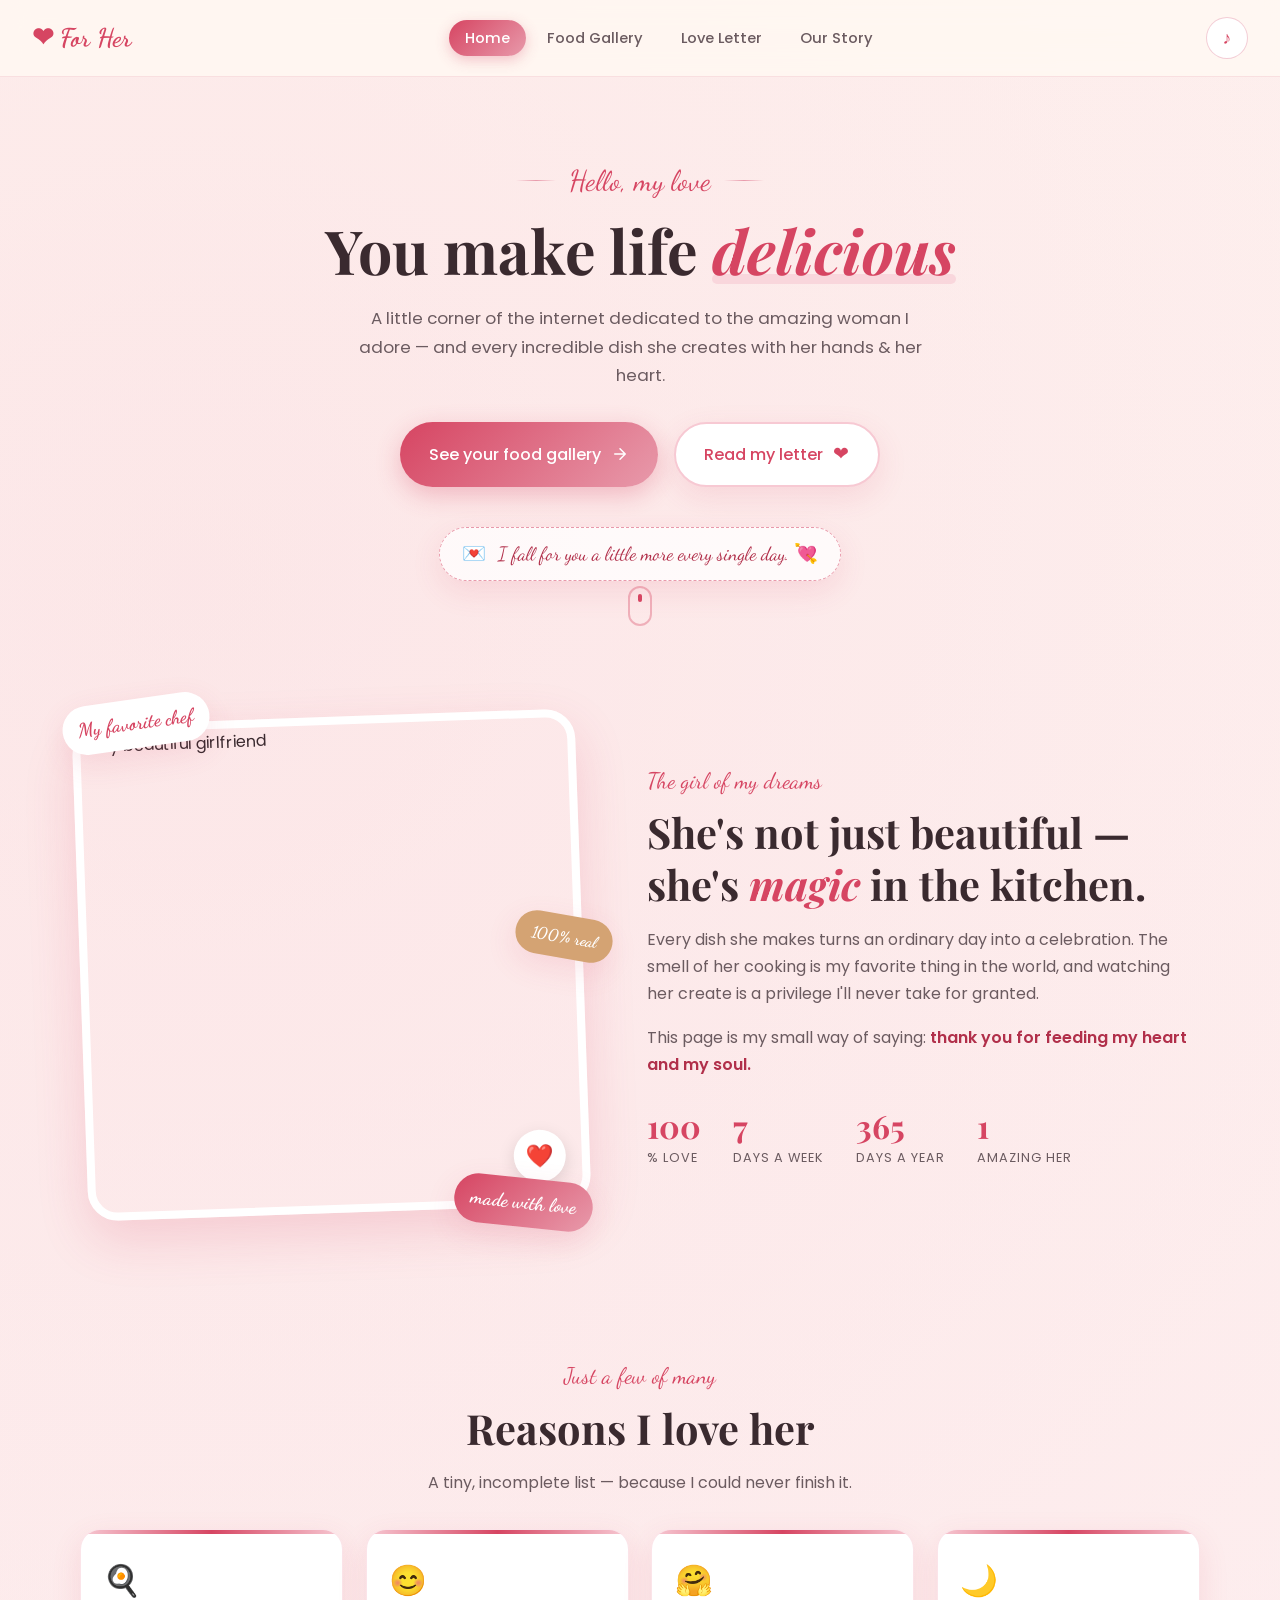
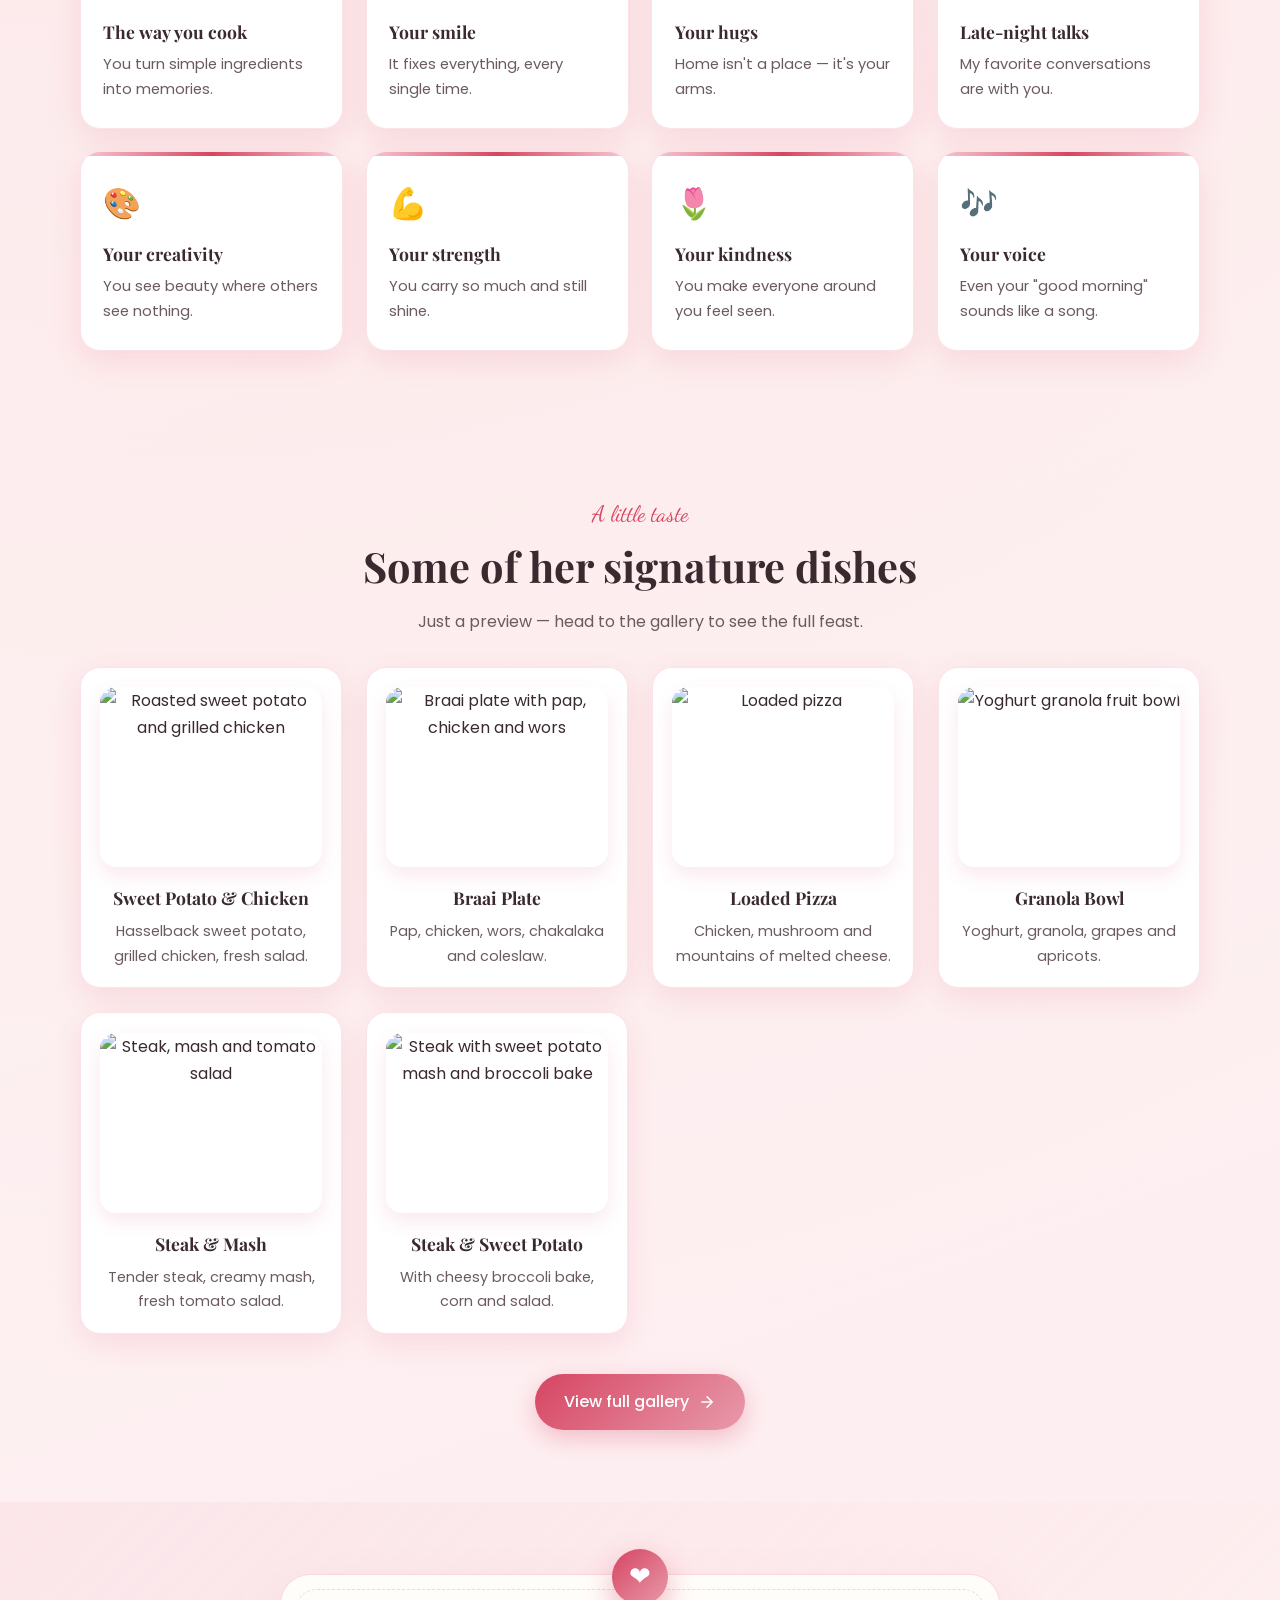
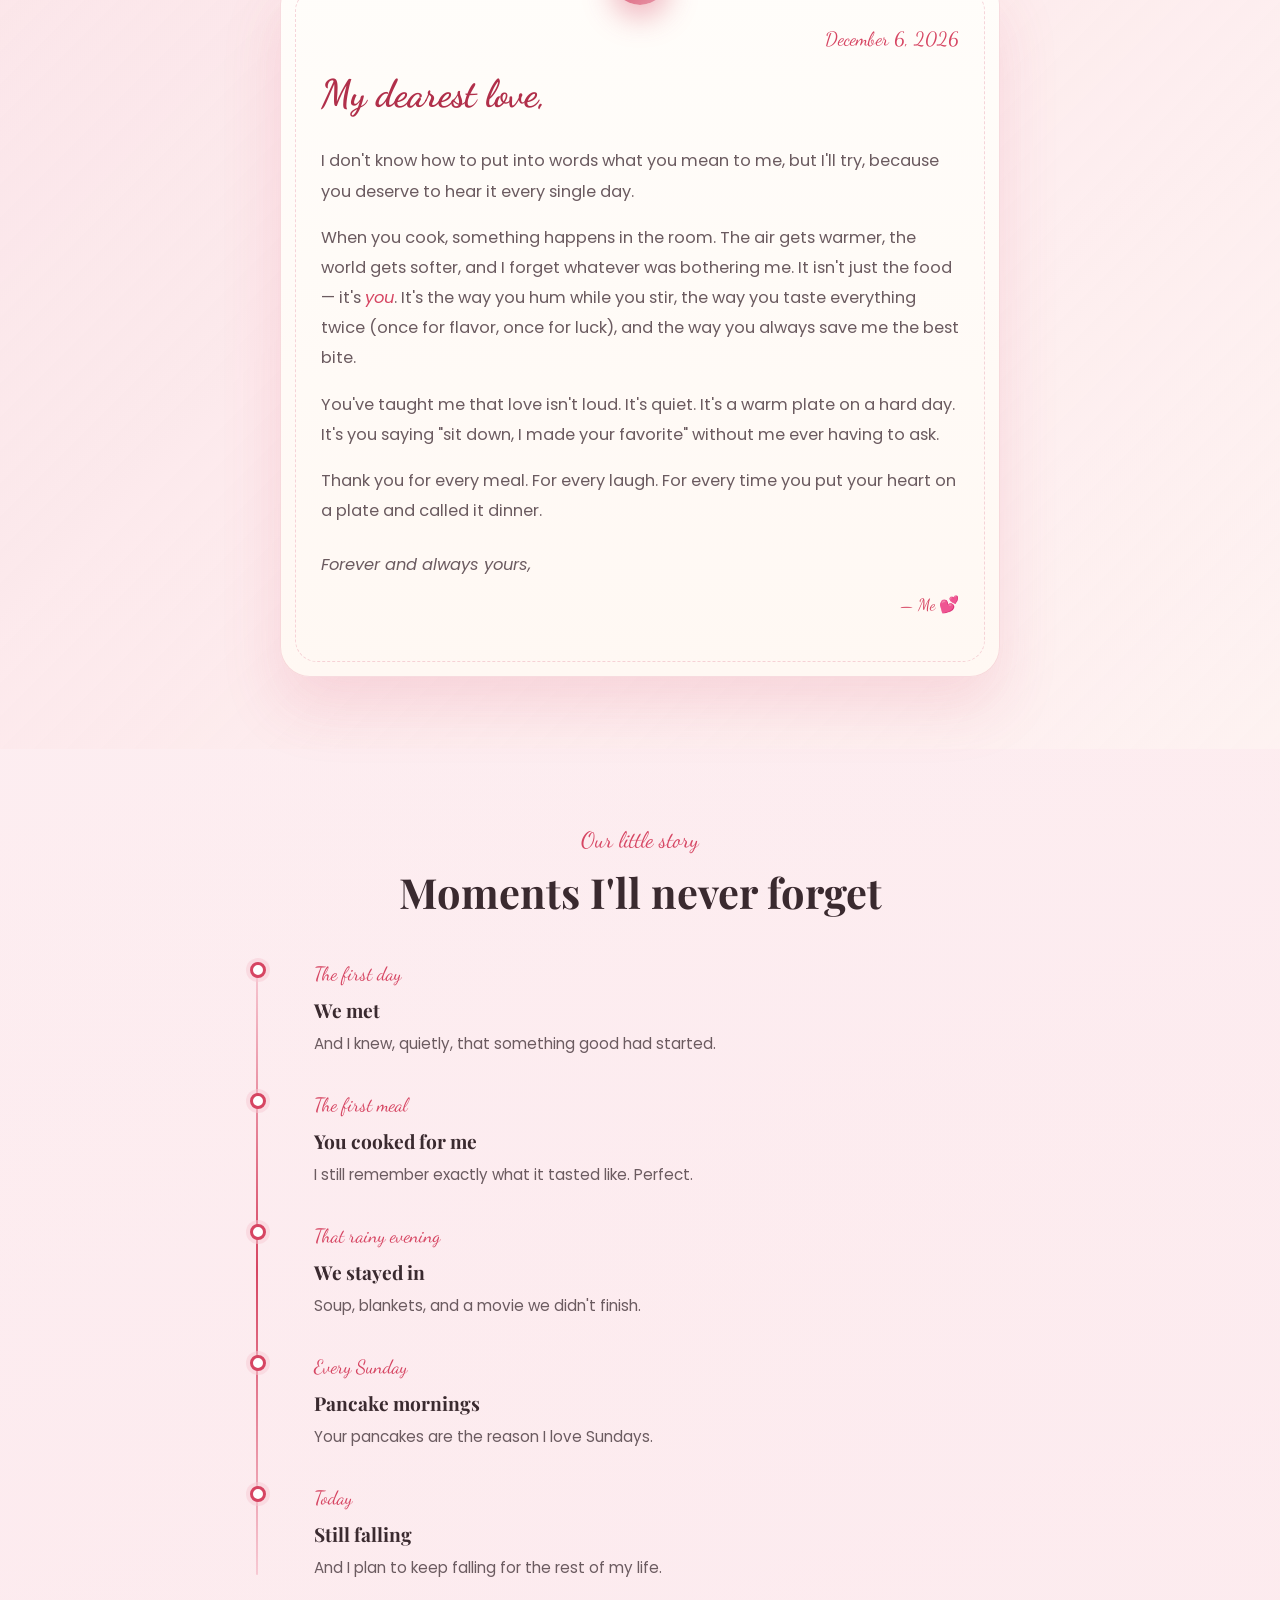
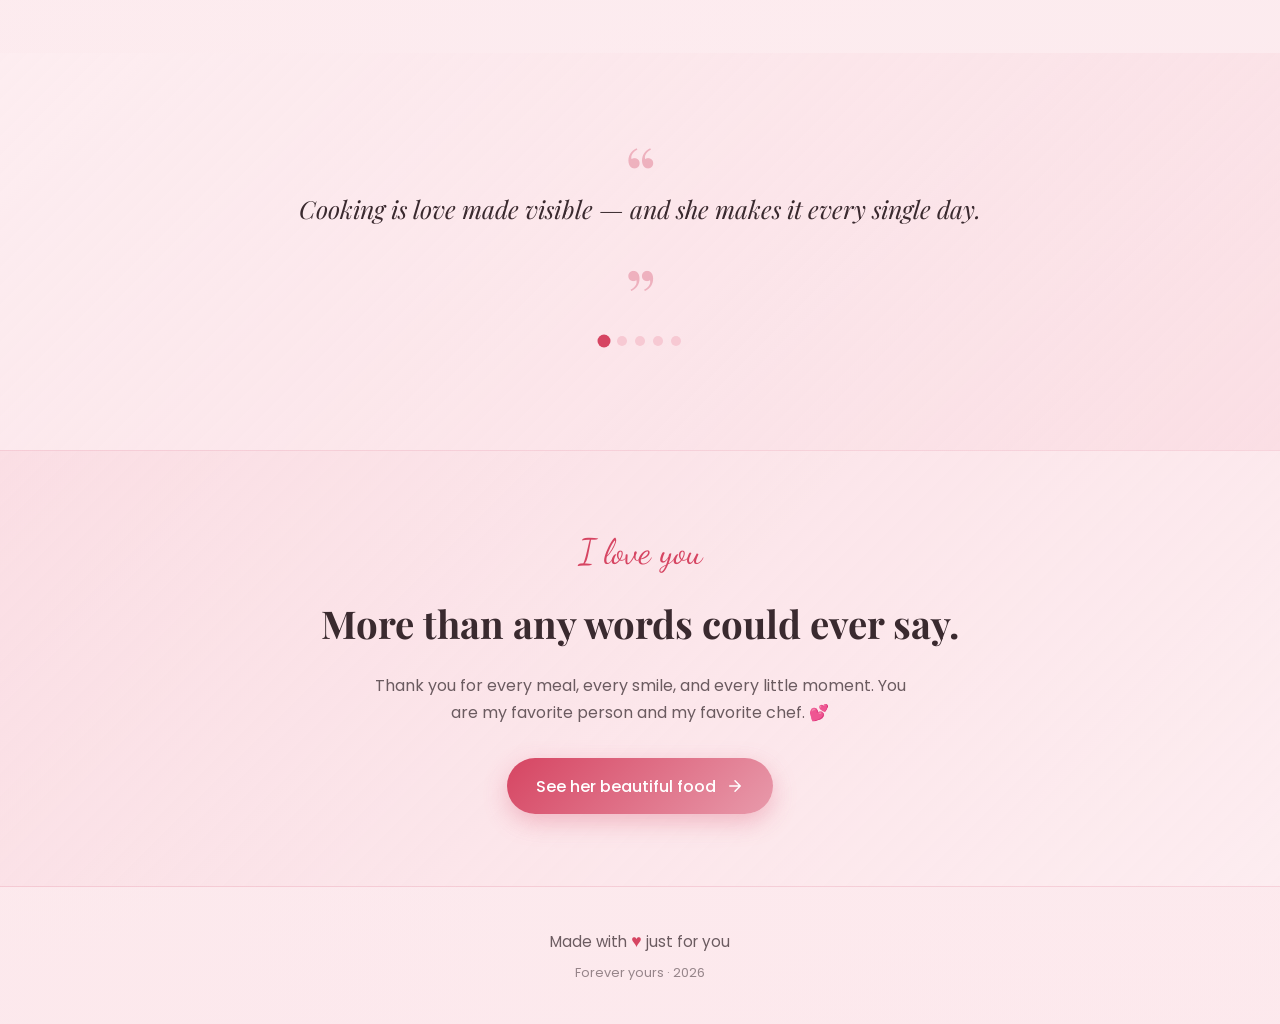
==== index.html @ c2200d1d "Add files via upload" ====
<!DOCTYPE html>
<html lang="en">
<head>
  <meta charset="UTF-8">
  <meta name="viewport" content="width=device-width, initial-scale=1.0">
  <title>For You, My Love 💕 · Home</title>
  <meta name="description" content="A love letter to the woman who makes every meal magical.">

  <link rel="preconnect" href="https://fonts.googleapis.com">
  <link rel="preconnect" href="https://fonts.gstatic.com" crossorigin>
  <link href="https://fonts.googleapis.com/css2?family=Dancing+Script:wght@500;600;700&family=Playfair+Display:ital,wght@0,500;0,600;0,700;1,500;1,600&family=Poppins:wght@300;400;500;600;700&display=swap" rel="stylesheet">

  <link rel="stylesheet" href="style.css">
</head>
<body>

  <div class="hearts-bg" id="heartsBg"></div>

  <!-- NAVBAR -->
  <nav class="navbar">
    <a href="index.html" class="nav-logo">
      <span class="logo-heart">❤</span> For Her
    </a>
    <ul class="nav-links">
      <li><a href="index.html" class="active">Home</a></li>
      <li><a href="gallery.html">Food Gallery</a></li>
      <li><a href="#letter">Love Letter</a></li>
      <li><a href="#timeline">Our Story</a></li>
    </ul>
    <button class="nav-music" id="musicToggle" aria-label="Play music" title="Play a soft melody">
      <span class="music-icon">♪</span>
    </button>
  </nav>

  <!-- HERO -->
  <header class="hero">
    <div class="hero-inner">
      <p class="hero-hello">
        <span class="hello-line"></span>
        Hello, my love
        <span class="hello-line"></span>
      </p>
      <h1 class="hero-title">
        You make life <span class="accent">delicious</span>
      </h1>
      <p class="hero-sub">
        A little corner of the internet dedicated to the amazing woman I adore —
        and every incredible dish she creates with her hands &amp; her heart.
      </p>

      <div class="hero-buttons">
        <a href="gallery.html" class="hero-btn">
          <span>See your food gallery</span>
          <svg viewBox="0 0 24 24" width="18" height="18" fill="none" stroke="currentColor" stroke-width="2" stroke-linecap="round" stroke-linejoin="round"><path d="M5 12h14M12 5l7 7-7 7"/></svg>
        </a>
        <a href="#letter" class="hero-btn hero-btn-ghost">
          <span>Read my letter</span>
          <span class="btn-heart">❤</span>
        </a>
      </div>

      <div class="daily-note" id="dailyNote">
        <span class="daily-note-icon">💌</span>
        <span class="daily-note-text">Loading a little love note for you…</span>
      </div>
    </div>

    <div class="hero-scroll">
      <span></span>
    </div>
  </header>

  <main class="main">

    <!-- ABOUT / PHOTO -->
    <section class="section about" id="about">
      <div class="section-inner about-grid">

        <div class="about-photo-wrap">
          <div class="photo-frame">
            <!-- 👇 Replace with HER photo 👇 -->
            <img
              src="images/love.jpeg"
              alt="My beautiful girlfriend"
              class="about-photo"
              loading="lazy"
            >
            <div class="photo-badge">❤️</div>
          </div>
          <div class="sticker sticker-1">My favorite chef</div>
          <div class="sticker sticker-2">made with love</div>
          <div class="sticker sticker-3">100% real</div>
        </div>

        <div class="about-text">
          <span class="section-tag">The girl of my dreams</span>
          <h2 class="section-title">
            She's not just beautiful —<br>
            she's <em>magic</em> in the kitchen.
          </h2>
          <p>
            Every dish she makes turns an ordinary day into a celebration.
            The smell of her cooking is my favorite thing in the world,
            and watching her create is a privilege I'll never take for granted.
          </p>
          <p>
            This page is my small way of saying:
            <strong>thank you for feeding my heart and my soul.</strong>
          </p>

          <div class="about-stats">
            <div class="stat">
              <span class="stat-num" data-count="100">0</span>
              <span class="stat-label">% love</span>
            </div>
            <div class="stat">
              <span class="stat-num" data-count="7">0</span>
              <span class="stat-label">days a week</span>
            </div>
            <div class="stat">
              <span class="stat-num" data-count="365">0</span>
              <span class="stat-label">days a year</span>
            </div>
            <div class="stat">
              <span class="stat-num" data-count="1">0</span>
              <span class="stat-label">amazing her</span>
            </div>
          </div>
        </div>

      </div>
    </section>

    <!-- REASONS -->
    <section class="section reasons" id="reasons">
      <div class="section-inner">
        <div class="section-head center">
          <span class="section-tag">Just a few of many</span>
          <h2 class="section-title">Reasons I love her</h2>
          <p class="section-desc">
            A tiny, incomplete list — because I could never finish it.
          </p>
        </div>

        <div class="reason-grid" id="reasonGrid"></div>
      </div>
    </section>

    <!-- RECIPE PREVIEW (uses her real photos) -->
    <section class="section preview-recipes">
      <div class="section-inner">
        <div class="section-head center">
          <span class="section-tag">A little taste</span>
          <h2 class="section-title">Some of her signature dishes</h2>
          <p class="section-desc">
            Just a preview — head to the gallery to see the full feast.
          </p>
        </div>

        <div class="recipe-grid" id="recipePreview">

          <article class="recipe-card">
            <div class="recipe-photo">
              <img src="images/food1.jpeg" alt="Roasted sweet potato and grilled chicken">
            </div>
            <h3>Sweet Potato &amp; Chicken</h3>
            <p>Hasselback sweet potato, grilled chicken, fresh salad.</p>
          </article>

          <article class="recipe-card">
            <div class="recipe-photo">
              <img src="images/food3.jpeg" alt="Braai plate with pap, chicken and wors">
            </div>
            <h3>Braai Plate</h3>
            <p>Pap, chicken, wors, chakalaka and coleslaw.</p>
          </article>

          <article class="recipe-card">
            <div class="recipe-photo">
              <img src="images/food7.jpeg" alt="Loaded pizza">
            </div>
            <h3>Loaded Pizza</h3>
            <p>Chicken, mushroom and mountains of melted cheese.</p>
          </article>

          <article class="recipe-card">
            <div class="recipe-photo">
              <img src="images/food11.jpeg" alt="Yoghurt granola fruit bowl">
            </div>
            <h3>Granola Bowl</h3>
            <p>Yoghurt, granola, grapes and apricots.</p>
          </article>

          <article class="recipe-card">
            <div class="recipe-photo">
              <img src="images/food15.jpeg" alt="Steak, mash and tomato salad">
            </div>
            <h3>Steak &amp; Mash</h3>
            <p>Tender steak, creamy mash, fresh tomato salad.</p>
          </article>

          <article class="recipe-card">
            <div class="recipe-photo">
              <img src="images/food18.jpeg" alt="Steak with sweet potato mash and broccoli bake">
            </div>
            <h3>Steak &amp; Sweet Potato</h3>
            <p>With cheesy broccoli bake, corn and salad.</p>
          </article>

        </div>

        <div class="preview-cta">
          <a href="gallery.html" class="hero-btn">
            <span>View full gallery</span>
            <svg viewBox="0 0 24 24" width="18" height="18" fill="none" stroke="currentColor" stroke-width="2" stroke-linecap="round" stroke-linejoin="round"><path d="M5 12h14M12 5l7 7-7 7"/></svg>
          </a>
        </div>
      </div>
    </section>

    <!-- LOVE LETTER -->
    <section class="section letter-section" id="letter">
      <div class="section-inner">
        <div class="letter-wrap">
          <div class="letter-paper">
            <div class="letter-top">
              <span class="letter-seal">❤</span>
            </div>
            <p class="letter-date" id="letterDate"></p>
            <h2 class="letter-title">My dearest love,</h2>
            <div class="letter-body">
              <p>
                I don't know how to put into words what you mean to me, but
                I'll try, because you deserve to hear it every single day.
              </p>
              <p>
                When you cook, something happens in the room. The air gets warmer,
                the world gets softer, and I forget whatever was bothering me.
                It isn't just the food — it's <em>you</em>. It's the way you
                hum while you stir, the way you taste everything twice
                (once for flavor, once for luck), and the way you always
                save me the best bite.
              </p>
              <p>
                You've taught me that love isn't loud. It's quiet. It's a warm plate
                on a hard day. It's you saying "sit down, I made your favorite"
                without me ever having to ask.
              </p>
              <p>
                Thank you for every meal. For every laugh. For every time you
                put your heart on a plate and called it dinner.
              </p>
              <p class="letter-signoff">
                Forever and always yours,
              </p>
              <p class="letter-signature">— Me 💕</p>
            </div>
          </div>
        </div>
      </div>
    </section>

    <!-- TIMELINE -->
    <section class="section timeline-section" id="timeline">
      <div class="section-inner">
        <div class="section-head center">
          <span class="section-tag">Our little story</span>
          <h2 class="section-title">Moments I'll never forget</h2>
        </div>

        <div class="timeline" id="timelineEl"></div>
      </div>
    </section>

    <!-- QUOTE SLIDER -->
    <section class="section quote-section">
      <div class="section-inner">
        <div class="quote-box">
          <span class="quote-mark">“</span>
          <p class="quote-text" id="quoteText">Loading…</p>
          <span class="quote-mark quote-mark-end">”</span>
          <div class="quote-dots" id="quoteDots"></div>
        </div>
      </div>
    </section>

    <!-- CLOSING -->
    <section class="section closing">
      <div class="section-inner closing-inner">
        <p class="closing-script">I love you</p>
        <h2 class="closing-title">More than any words could ever say.</h2>
        <p class="closing-text">
          Thank you for every meal, every smile, and every little moment.
          You are my favorite person and my favorite chef. 💕
        </p>
        <a href="gallery.html" class="hero-btn">
          <span>See her beautiful food</span>
          <svg viewBox="0 0 24 24" width="18" height="18" fill="none" stroke="currentColor" stroke-width="2" stroke-linecap="round" stroke-linejoin="round"><path d="M5 12h14M12 5l7 7-7 7"/></svg>
        </a>
      </div>
    </section>
  </main>

  <footer class="footer">
    <div class="footer-inner">
      <p class="footer-main">Made with <span class="footer-heart">♥</span> just for you</p>
      <p class="footer-small">Forever yours · <span id="footerYear"></span></p>
    </div>
  </footer>

  <button class="to-top" id="toTop" aria-label="Back to top">↑</button>

  <script src="script.js"></script>
</body>
</html>
---- style.css ----
/* =========================================================
   For Her — shared stylesheet
   ========================================================= */

* { margin: 0; padding: 0; box-sizing: border-box; }

:root {
  --pink-soft: #fdeef1;
  --pink: #f7c9d3;
  --pink-deep: #e89aab;
  --red: #d64562;
  --red-dark: #b12f4a;
  --cream: #fff8f3;
  --text: #3a2a2f;
  --text-soft: #6b5b60;
  --gold: #d4a373;
  --shadow: 0 10px 30px rgba(214, 69, 98, 0.12);
  --shadow-lg: 0 20px 50px rgba(214, 69, 98, 0.18);
  --radius: 20px;
  --radius-lg: 30px;
  --font-script: 'Dancing Script', cursive;
  --font-serif: 'Playfair Display', serif;
  --font-sans: 'Poppins', sans-serif;
}

html { scroll-behavior: smooth; scroll-padding-top: 90px; }

body {
  font-family: var(--font-sans);
  background:
    radial-gradient(circle at 15% 10%, rgba(247, 201, 211, 0.35), transparent 45%),
    radial-gradient(circle at 85% 90%, rgba(253, 238, 241, 0.6), transparent 50%),
    linear-gradient(160deg, var(--cream) 0%, var(--pink-soft) 60%, #fce4e9 100%);
  color: var(--text);
  line-height: 1.7;
  overflow-x: hidden;
  min-height: 100vh;
  position: relative;
}

img { max-width: 100%; display: block; }
a { color: inherit; }
button { font-family: inherit; }

/* ---------- FLOATING HEARTS ---------- */
.hearts-bg { position: fixed; inset: 0; pointer-events: none; z-index: 0; overflow: hidden; }
.hearts-bg .heart {
  position: absolute; bottom: -50px; opacity: 0.35;
  animation: floatUp linear infinite; will-change: transform;
}
@keyframes floatUp {
  0%   { transform: translateY(0) rotate(0deg); opacity: 0; }
  10%  { opacity: 0.5; }
  90%  { opacity: 0.5; }
  100% { transform: translateY(-110vh) rotate(360deg); opacity: 0; }
}

/* ---------- NAVBAR ---------- */
.navbar {
  position: sticky; top: 0; z-index: 100;
  display: flex; justify-content: space-between; align-items: center;
  gap: 1rem; padding: 1rem 2rem;
  background: rgba(255, 248, 243, 0.85);
  backdrop-filter: blur(14px); -webkit-backdrop-filter: blur(14px);
  border-bottom: 1px solid rgba(232, 154, 171, 0.25);
}
.nav-logo {
  font-family: var(--font-script); font-size: 1.6rem; font-weight: 700;
  color: var(--red); text-decoration: none;
  display: inline-flex; align-items: center; gap: 0.4rem; white-space: nowrap;
}
.logo-heart { animation: pulse 1.8s ease infinite; display: inline-block; }

.nav-links { list-style: none; display: flex; gap: 0.35rem; flex-wrap: wrap; justify-content: center; }
.nav-links a {
  text-decoration: none; color: var(--text-soft); font-weight: 500;
  font-size: 0.92rem; padding: 0.5rem 1rem; border-radius: 50px;
  transition: all 0.3s ease; white-space: nowrap;
}
.nav-links a:hover { color: var(--red); background: rgba(247, 201, 211, 0.45); }
.nav-links a.active {
  color: white; background: linear-gradient(135deg, var(--red), var(--pink-deep));
  box-shadow: 0 4px 14px rgba(214, 69, 98, 0.3);
}

.nav-music {
  width: 42px; height: 42px; border-radius: 50%;
  border: 1px solid rgba(232, 154, 171, 0.5);
  background: white; color: var(--red); font-size: 1.1rem; cursor: pointer;
  display: flex; align-items: center; justify-content: center;
  transition: all 0.3s ease; flex-shrink: 0;
}
.nav-music:hover { background: var(--pink-soft); transform: scale(1.08); }
.nav-music.playing {
  background: linear-gradient(135deg, var(--red), var(--pink-deep));
  color: white; border-color: transparent; animation: pulse 1.6s ease infinite;
}

/* ---------- HERO ---------- */
.hero, .gallery-header {
  position: relative; z-index: 1; padding: 5rem 2rem 4rem; text-align: center;
}
.hero-inner { max-width: 760px; margin: 0 auto; animation: fadeInUp 1s ease both; }
.hero-hello {
  font-family: var(--font-script); font-size: 1.8rem; color: var(--red);
  margin-bottom: 0.6rem; display: inline-flex; align-items: center; gap: 0.8rem;
}
.hello-line {
  display: inline-block; width: 40px; height: 1px;
  background: linear-gradient(90deg, transparent, var(--pink-deep), transparent);
}
.hero-title {
  font-family: var(--font-serif); font-size: clamp(2.2rem, 6vw, 3.8rem);
  font-weight: 700; line-height: 1.15; color: var(--text); margin-bottom: 1.2rem;
}
.hero-title .accent { color: var(--red); font-style: italic; position: relative; }
.hero-title .accent::after {
  content: ''; position: absolute; left: 0; bottom: 6px; width: 100%; height: 10px;
  background: rgba(247, 201, 211, 0.6); border-radius: 10px; z-index: -1;
}
.hero-sub {
  font-size: 1.05rem; color: var(--text-soft);
  max-width: 580px; margin: 0 auto 2rem;
}
.hero-buttons { display: flex; justify-content: center; gap: 1rem; flex-wrap: wrap; }

.hero-btn {
  display: inline-flex; align-items: center; gap: 0.6rem;
  padding: 0.9rem 1.8rem;
  background: linear-gradient(135deg, var(--red), var(--pink-deep));
  color: white; font-weight: 500; font-size: 1rem;
  text-decoration: none; border-radius: 50px; border: none; cursor: pointer;
  box-shadow: 0 8px 24px rgba(214, 69, 98, 0.3);
  transition: transform 0.3s ease, box-shadow 0.3s ease;
}
.hero-btn:hover { transform: translateY(-3px); box-shadow: 0 14px 32px rgba(214, 69, 98, 0.4); }
.hero-btn-ghost {
  background: white; color: var(--red);
  border: 2px solid var(--pink); box-shadow: var(--shadow);
}
.hero-btn-ghost:hover { background: var(--pink-soft); }

.daily-note {
  margin-top: 2.5rem; display: inline-flex; align-items: center; gap: 0.7rem;
  background: rgba(255, 255, 255, 0.75);
  border: 1px dashed var(--pink-deep);
  border-radius: 50px; padding: 0.6rem 1.4rem;
  font-family: var(--font-script); font-size: 1.2rem; color: var(--red-dark);
  box-shadow: var(--shadow); animation: fadeIn 1.4s ease both; max-width: 100%;
}
.daily-note-icon { font-size: 1.2rem; }

.hero-scroll {
  position: absolute; left: 50%; bottom: 1.2rem; transform: translateX(-50%);
  width: 24px; height: 40px; border: 2px solid rgba(214, 69, 98, 0.35);
  border-radius: 20px; display: flex; justify-content: center; padding-top: 6px;
}
.hero-scroll span {
  width: 4px; height: 8px; border-radius: 4px; background: var(--red);
  animation: scrollDot 1.8s ease infinite;
}
@keyframes scrollDot {
  0%, 100% { transform: translateY(0); opacity: 1; }
  50% { transform: translateY(10px); opacity: 0.4; }
}

/* ---------- SECTIONS ---------- */
.main { position: relative; z-index: 1; }
.section { padding: 4.5rem 2rem; }
.section-inner { max-width: 1120px; margin: 0 auto; }
.section-head.center { text-align: center; }
.section-head.center .section-desc { margin-left: auto; margin-right: auto; }

.section-tag {
  display: inline-block; font-family: var(--font-script);
  font-size: 1.4rem; color: var(--red); margin-bottom: 0.4rem;
}
.section-title {
  font-family: var(--font-serif); font-size: clamp(1.7rem, 4vw, 2.6rem);
  font-weight: 700; line-height: 1.25; color: var(--text); margin-bottom: 1rem;
}
.section-title em { color: var(--red); font-style: italic; }
.section-desc {
  color: var(--text-soft); font-size: 1rem;
  max-width: 580px; margin-bottom: 2rem;
}

/* ---------- ABOUT ---------- */
.about-grid {
  display: grid; grid-template-columns: 1fr 1.1fr;
  gap: 4rem; align-items: center;
}
.about-photo-wrap { position: relative; }
.photo-frame {
  position: relative; border-radius: var(--radius-lg); overflow: hidden;
  box-shadow: var(--shadow-lg); border: 8px solid white;
  transform: rotate(-2deg); transition: transform 0.5s ease;
}
.photo-frame:hover { transform: rotate(0deg) scale(1.02); }
.about-photo { width: 100%; height: 480px; object-fit: cover; }

.photo-badge {
  position: absolute; bottom: 16px; right: 16px;
  width: 52px; height: 52px; background: white; border-radius: 50%;
  display: flex; align-items: center; justify-content: center;
  font-size: 1.4rem; box-shadow: 0 6px 18px rgba(0,0,0,0.12);
  animation: pulse 2s ease infinite;
}

.sticker {
  position: absolute; font-family: var(--font-script); font-size: 1.2rem;
  font-weight: 700; padding: 0.5rem 1rem; border-radius: 50px;
  box-shadow: var(--shadow); white-space: nowrap;
}
.sticker-1 { top: -18px; left: -18px; background: white; color: var(--red); transform: rotate(-8deg); }
.sticker-2 { bottom: -14px; right: -10px; background: linear-gradient(135deg, var(--red), var(--pink-deep)); color: white; transform: rotate(6deg); }
.sticker-3 { top: 40%; right: -30px; background: var(--gold); color: white; transform: rotate(10deg); font-size: 1rem; }

.about-text p { color: var(--text-soft); margin-bottom: 1rem; font-size: 1rem; }
.about-text strong { color: var(--red-dark); font-weight: 600; }

.about-stats { display: flex; gap: 2rem; margin-top: 2rem; flex-wrap: wrap; }
.stat { display: flex; flex-direction: column; }
.stat-num {
  font-family: var(--font-serif); font-size: 2rem;
  font-weight: 700; color: var(--red); line-height: 1;
}
.stat-label {
  font-size: 0.8rem; color: var(--text-soft);
  text-transform: uppercase; letter-spacing: 1px; margin-top: 0.3rem;
}

/* ---------- REASONS ---------- */
.reason-grid {
  display: grid; grid-template-columns: repeat(auto-fit, minmax(240px, 1fr));
  gap: 1.4rem; margin-top: 2rem;
}
.reason-card {
  background: white; border-radius: var(--radius); padding: 1.6rem 1.4rem;
  box-shadow: var(--shadow); border: 1px solid rgba(247, 201, 211, 0.5);
  transition: transform 0.35s ease, box-shadow 0.35s ease;
  position: relative; overflow: hidden;
}
.reason-card::before {
  content: ''; position: absolute; top: 0; left: 0;
  width: 100%; height: 4px;
  background: linear-gradient(90deg, var(--pink), var(--red), var(--pink));
}
.reason-card:hover { transform: translateY(-6px); box-shadow: var(--shadow-lg); }
.reason-emoji { font-size: 1.9rem; margin-bottom: 0.6rem; display: block; }
.reason-card h3 {
  font-family: var(--font-serif); font-size: 1.1rem;
  font-weight: 700; margin-bottom: 0.35rem; color: var(--text);
}
.reason-card p { font-size: 0.92rem; color: var(--text-soft); }

/* ---------- RECIPE PREVIEW ---------- */
.recipe-grid {
  display: grid; grid-template-columns: repeat(auto-fit, minmax(240px, 1fr));
  gap: 1.5rem;
}
.recipe-card {
  background: white; border-radius: var(--radius); padding: 1.2rem;
  text-align: center; box-shadow: var(--shadow);
  transition: transform 0.35s ease, box-shadow 0.35s ease;
  border: 1px solid rgba(247, 201, 211, 0.5); position: relative;
}
.recipe-card:hover { transform: translateY(-6px); box-shadow: var(--shadow-lg); }
.recipe-photo {
  width: 100%; height: 180px; border-radius: 16px; overflow: hidden;
  margin-bottom: 1rem; box-shadow: 0 8px 20px rgba(214, 69, 98, 0.12);
}
.recipe-photo img {
  width: 100%; height: 100%; object-fit: cover;
  transition: transform 0.6s ease; display: block;
}
.recipe-card:hover .recipe-photo img { transform: scale(1.08); }
.recipe-card h3 {
  font-family: var(--font-serif); font-size: 1.1rem;
  font-weight: 700; margin-bottom: 0.4rem; color: var(--text);
}
.recipe-card p { font-size: 0.9rem; color: var(--text-soft); }

.preview-cta { text-align: center; margin-top: 2.5rem; }

/* ---------- LOVE LETTER ---------- */
.letter-section {
  background: linear-gradient(135deg, rgba(247, 201, 211, 0.25), rgba(255, 248, 243, 0.5));
}
.letter-wrap { max-width: 720px; margin: 0 auto; position: relative; }
.letter-paper {
  background: linear-gradient(180deg, #fffdfa 0%, #fff8f3 100%);
  border-radius: var(--radius-lg); padding: 3rem 2.5rem 2.5rem;
  box-shadow: 0 30px 60px rgba(214, 69, 98, 0.15);
  position: relative; border: 1px solid rgba(232, 154, 171, 0.35);
}
.letter-paper::before {
  content: ''; position: absolute; inset: 14px;
  border: 1px dashed rgba(232, 154, 171, 0.4);
  border-radius: 22px; pointer-events: none;
}
.letter-top {
  position: absolute; top: -26px; left: 50%; transform: translateX(-50%);
  width: 56px; height: 56px; border-radius: 50%;
  background: linear-gradient(135deg, var(--red), var(--pink-deep));
  color: white; display: flex; align-items: center; justify-content: center;
  font-size: 1.6rem; box-shadow: 0 12px 30px rgba(214, 69, 98, 0.4);
  animation: pulse 2.2s ease infinite;
}
.letter-seal { line-height: 1; }
.letter-date {
  font-family: var(--font-script); font-size: 1.2rem;
  color: var(--red); text-align: right; margin-bottom: 0.4rem;
}
.letter-title {
  font-family: var(--font-script); font-size: 2.4rem;
  color: var(--red-dark); margin-bottom: 1.2rem;
}
.letter-body p {
  color: var(--text-soft); margin-bottom: 1rem;
  font-size: 1.02rem; line-height: 1.85;
}
.letter-body em { color: var(--red); font-style: italic; }
.letter-signoff { margin-top: 1.5rem; font-style: italic; }
.letter-signature {
  font-family: var(--font-script); font-size: 1.8rem;
  color: var(--red) !important; text-align: right; margin-top: -0.4rem;
}

/* ---------- TIMELINE ---------- */
.timeline {
  position: relative; max-width: 780px; margin: 2.5rem auto 0;
  padding-left: 2rem;
}
.timeline::before {
  content: ''; position: absolute; left: 6px; top: 6px; bottom: 6px;
  width: 2px; background: linear-gradient(180deg, var(--pink), var(--red), var(--pink));
  border-radius: 2px;
}
.timeline-item { position: relative; padding: 0 0 2rem 2rem; }
.timeline-item:last-child { padding-bottom: 0; }
.timeline-dot {
  position: absolute; left: -2rem; top: 4px; width: 16px; height: 16px;
  border-radius: 50%; background: white; border: 3px solid var(--red);
  box-shadow: 0 0 0 4px rgba(247, 201, 211, 0.5);
}
.timeline-date {
  font-family: var(--font-script); font-size: 1.2rem;
  color: var(--red); display: block; margin-bottom: 0.2rem;
}
.timeline-title {
  font-family: var(--font-serif); font-size: 1.2rem;
  font-weight: 700; color: var(--text); margin-bottom: 0.3rem;
}
.timeline-text { color: var(--text-soft); font-size: 0.95rem; }

/* ---------- QUOTE SLIDER ---------- */
.quote-section {
  background: linear-gradient(135deg, rgba(253, 238, 241, 0.7), rgba(247, 201, 211, 0.35));
}
.quote-box {
  max-width: 720px; margin: 0 auto; text-align: center;
  position: relative; padding: 2rem 1rem;
}
.quote-mark {
  font-family: var(--font-serif); font-size: 5rem;
  color: var(--pink-deep); line-height: 0.4;
  display: block; opacity: 0.7;
}
.quote-mark-end { margin-top: 1rem; }
.quote-text {
  font-family: var(--font-serif); font-style: italic;
  font-size: clamp(1.15rem, 2.6vw, 1.55rem);
  color: var(--text); line-height: 1.6;
  transition: opacity 0.5s ease; min-height: 3em;
}
.quote-dots { display: flex; justify-content: center; gap: 0.5rem; margin-top: 1.5rem; }
.quote-dot {
  width: 10px; height: 10px; border-radius: 50%;
  background: var(--pink); border: none; cursor: pointer;
  transition: all 0.3s ease; padding: 0;
}
.quote-dot.active { background: var(--red); transform: scale(1.3); }

/* ---------- GALLERY ---------- */
.gallery-grid {
  display: grid; grid-template-columns: repeat(auto-fit, minmax(280px, 1fr));
  gap: 1.8rem;
}
.gallery-item {
  position: relative; border-radius: var(--radius); overflow: hidden;
  box-shadow: var(--shadow); cursor: pointer; background: white;
  transition: transform 0.4s ease, box-shadow 0.4s ease, opacity 0.4s ease;
}
.gallery-item:hover { transform: translateY(-8px); box-shadow: var(--shadow-lg); }
.gallery-item.hide { display: none; }
.gallery-img-wrap { position: relative; overflow: hidden; }
.gallery-item img {
  width: 100%; height: 260px; object-fit: cover;
  transition: transform 0.6s ease;
}
.gallery-item:hover img { transform: scale(1.08); }

.gallery-tag {
  position: absolute; top: 12px; left: 12px;
  background: rgba(255, 255, 255, 0.9); color: var(--red);
  font-size: 0.72rem; font-weight: 600; text-transform: uppercase;
  letter-spacing: 1px; padding: 0.28rem 0.7rem; border-radius: 50px;
  backdrop-filter: blur(6px);
}
.gallery-zoom {
  position: absolute; bottom: 12px; right: 12px;
  width: 40px; height: 40px; border-radius: 50%;
  background: rgba(255, 255, 255, 0.9);
  display: flex; align-items: center; justify-content: center;
  font-size: 1rem; opacity: 0; transform: scale(0.8);
  transition: all 0.3s ease; backdrop-filter: blur(6px);
}
.gallery-item:hover .gallery-zoom { opacity: 1; transform: scale(1); }

.gallery-item figcaption { padding: 1.2rem 1.4rem; background: white; }
.gallery-item figcaption h3 {
  font-family: var(--font-serif); font-size: 1.1rem;
  font-weight: 700; color: var(--text); margin-bottom: 0.25rem;
}
.gallery-item figcaption p { font-size: 0.88rem; color: var(--text-soft); }

.gallery-filters {
  display: flex; justify-content: center; gap: 0.6rem;
  flex-wrap: wrap; margin-top: 1.5rem;
}
.filter-btn {
  border: 1px solid var(--pink); background: white; color: var(--text-soft);
  padding: 0.5rem 1.2rem; border-radius: 50px; font-size: 0.9rem;
  font-weight: 500; cursor: pointer; transition: all 0.3s ease;
}
.filter-btn:hover { color: var(--red); background: var(--pink-soft); }
.filter-btn.active {
  background: linear-gradient(135deg, var(--red), var(--pink-deep));
  color: white; border-color: transparent;
  box-shadow: 0 6px 18px rgba(214, 69, 98, 0.3);
}
.gallery-count {
  text-align: center; font-family: var(--font-script);
  font-size: 1.4rem; color: var(--red); margin-bottom: 1.5rem;
}
.gallery-empty {
  text-align: center; font-family: var(--font-script);
  font-size: 1.4rem; color: var(--text-soft); padding: 3rem 1rem;
}

/* ---------- LIGHTBOX ---------- */
.lightbox {
  position: fixed; inset: 0; background: rgba(30, 15, 20, 0.94);
  backdrop-filter: blur(8px); display: none;
  align-items: center; justify-content: center; flex-direction: column;
  z-index: 1000; padding: 2rem; animation: fadeIn 0.3s ease;
}
.lightbox.open { display: flex; }
.lightbox-img {
  max-width: 88vw; max-height: 72vh; border-radius: var(--radius);
  box-shadow: 0 30px 80px rgba(0,0,0,0.6); object-fit: contain;
  animation: zoomIn 0.4s ease;
}
@keyframes zoomIn {
  from { transform: scale(0.92); opacity: 0; }
  to { transform: scale(1); opacity: 1; }
}
.lightbox-caption {
  color: white; font-family: var(--font-script);
  font-size: 1.9rem; margin-top: 1.2rem; text-align: center;
}
.lightbox-close {
  position: absolute; top: 1.5rem; right: 1.5rem;
  width: 48px; height: 48px; border-radius: 50%;
  background: rgba(255,255,255,0.15); color: white; border: none;
  font-size: 1.3rem; cursor: pointer;
  display: flex; align-items: center; justify-content: center;
  transition: background 0.3s ease;
}
.lightbox-close:hover { background: var(--red); }
.lightbox-nav {
  position: absolute; top: 50%; transform: translateY(-50%);
  width: 52px; height: 52px; border-radius: 50%;
  background: rgba(255,255,255,0.15); color: white; border: none;
  font-size: 2rem; line-height: 1; cursor: pointer;
  display: flex; align-items: center; justify-content: center;
  transition: background 0.3s ease;
}
.lightbox-nav:hover { background: var(--red); }
.lightbox-prev { left: 1.5rem; }
.lightbox-next { right: 1.5rem; }

/* ---------- SURPRISE ---------- */
.surprise-wrap { text-align: center; margin-top: 3rem; }
.surprise-btn {
  display: inline-flex; align-items: center; gap: 0.6rem;
  padding: 1rem 2rem; background: white; color: var(--red);
  font-weight: 600; font-size: 1rem;
  border: 2px solid var(--pink); border-radius: 50px; cursor: pointer;
  box-shadow: var(--shadow); transition: all 0.3s ease;
}
.surprise-btn:hover {
  background: linear-gradient(135deg, var(--red), var(--pink-deep));
  color: white; border-color: transparent; transform: translateY(-3px);
  box-shadow: 0 14px 32px rgba(214, 69, 98, 0.35);
}
.btn-heart { font-size: 1.2rem; }
.secret-message {
  margin-top: 1.5rem; font-family: var(--font-script);
  font-size: 1.7rem; color: var(--red); min-height: 2rem;
  opacity: 0; transform: translateY(10px);
  transition: opacity 0.6s ease, transform 0.6s ease;
}
.secret-message.show { opacity: 1; transform: translateY(0); }

/* ---------- CLOSING ---------- */
.closing {
  background: linear-gradient(135deg, rgba(247, 201, 211, 0.35), rgba(253, 238, 241, 0.65));
  border-top: 1px solid rgba(232, 154, 171, 0.3);
  border-bottom: 1px solid rgba(232, 154, 171, 0.3);
}
.closing-inner { text-align: center; }
.closing-script {
  font-family: var(--font-script); font-size: 2.2rem;
  color: var(--red); margin-bottom: 0.5rem;
}
.closing-title {
  font-family: var(--font-serif); font-size: clamp(1.6rem, 4vw, 2.4rem);
  font-weight: 700; color: var(--text); margin-bottom: 1rem;
}
.closing-text {
  color: var(--text-soft); max-width: 560px;
  margin: 0 auto 2rem;
}

/* ---------- FOOTER ---------- */
.footer {
  text-align: center; padding: 2.5rem 2rem;
  color: var(--text-soft); font-size: 0.95rem;
  position: relative; z-index: 1;
}
.footer-heart {
  color: var(--red); font-size: 1.1rem;
  animation: pulse 1.6s ease infinite; display: inline-block;
}
.footer-small { font-size: 0.8rem; opacity: 0.7; margin-top: 0.3rem; }

/* ---------- TO TOP ---------- */
.to-top {
  position: fixed; bottom: 1.5rem; right: 1.5rem;
  width: 48px; height: 48px; border-radius: 50%; border: none;
  background: linear-gradient(135deg, var(--red), var(--pink-deep));
  color: white; font-size: 1.3rem; cursor: pointer;
  box-shadow: 0 10px 26px rgba(214, 69, 98, 0.4);
  opacity: 0; pointer-events: none; transform: translateY(20px);
  transition: all 0.4s ease; z-index: 500;
}
.to-top.show { opacity: 1; pointer-events: auto; transform: translateY(0); }
.to-top:hover { transform: translateY(-4px); }

/* ---------- ANIMATIONS ---------- */
@keyframes fadeInUp {
  from { opacity: 0; transform: translateY(30px); }
  to { opacity: 1; transform: translateY(0); }
}
@keyframes fadeIn {
  from { opacity: 0; }
  to { opacity: 1; }
}
@keyframes pulse {
  0%, 100% { transform: scale(1); }
  50% { transform: scale(1.12); }
}
.reveal {
  opacity: 0; transform: translateY(40px);
  transition: opacity 0.8s ease, transform 0.8s ease;
}
.reveal.visible { opacity: 1; transform: translateY(0); }

/* ---------- GALLERY HOVER OVERLAY ---------- */
.gallery-item::after {
  content: ''; position: absolute; inset: 0;
  background: linear-gradient(180deg, transparent 55%, rgba(214, 69, 98, 0.15));
  opacity: 0; transition: opacity 0.4s ease; pointer-events: none;
}
.gallery-item:hover::after { opacity: 1; }

/* ---------- RESPONSIVE ---------- */
@media (max-width: 900px) {
  .about-grid { grid-template-columns: 1fr; gap: 3rem; }
  .about-photo { height: 400px; }
  .sticker-3 { display: none; }
}

@media (max-width: 640px) {
  .navbar { padding: 0.8rem 1rem; flex-wrap: wrap; justify-content: center; }
  .nav-logo { font-size: 1.4rem; }
  .nav-links { order: 3; width: 100%; justify-content: center; }
  .nav-links a { padding: 0.4rem 0.75rem; font-size: 0.82rem; }

  .hero, .gallery-header { padding: 3rem 1.2rem 2.5rem; }
  .section { padding: 3rem 1.2rem; }

  .hello-line { width: 24px; }
  .hero-hello { font-size: 1.5rem; }

  .about-stats { gap: 1.2rem; }
  .stat-num { font-size: 1.6rem; }

  .recipe-grid, .gallery-grid, .reason-grid { grid-template-columns: 1fr; }
  .about-photo { height: 340px; }

  .sticker-1, .sticker-2 { font-size: 1rem; padding: 0.4rem 0.8rem; }
  .sticker-1 { top: -12px; left: -6px; }
  .sticker-2 { bottom: -10px; right: -4px; }

  .letter-paper { padding: 2.5rem 1.5rem 2rem; }
  .letter-title { font-size: 1.9rem; }

  .timeline { padding-left: 1.5rem; }
  .timeline-item { padding-left: 1.5rem; }

  .lightbox-nav { width: 42px; height: 42px; font-size: 1.6rem; }
  .lightbox-prev { left: 0.5rem; }
  .lightbox-next { right: 0.5rem; }
  .lightbox-caption { font-size: 1.4rem; }
}
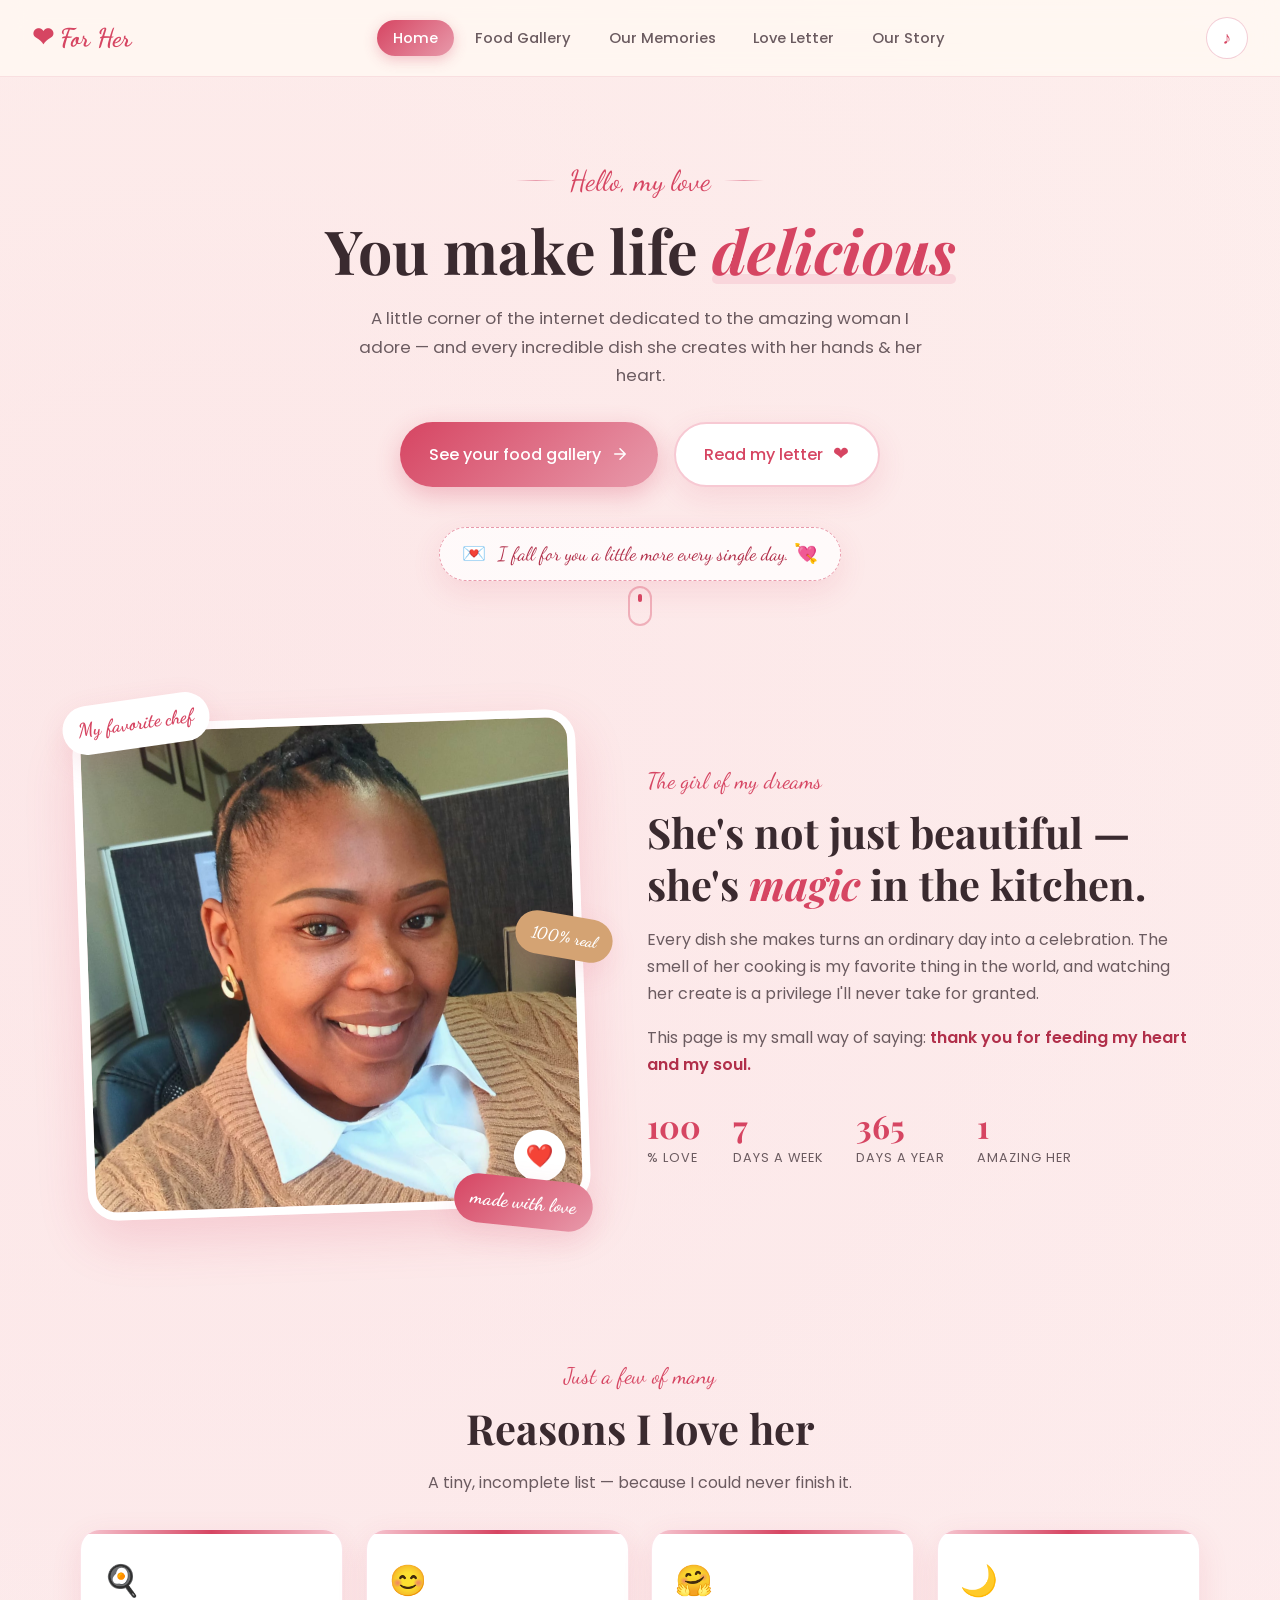
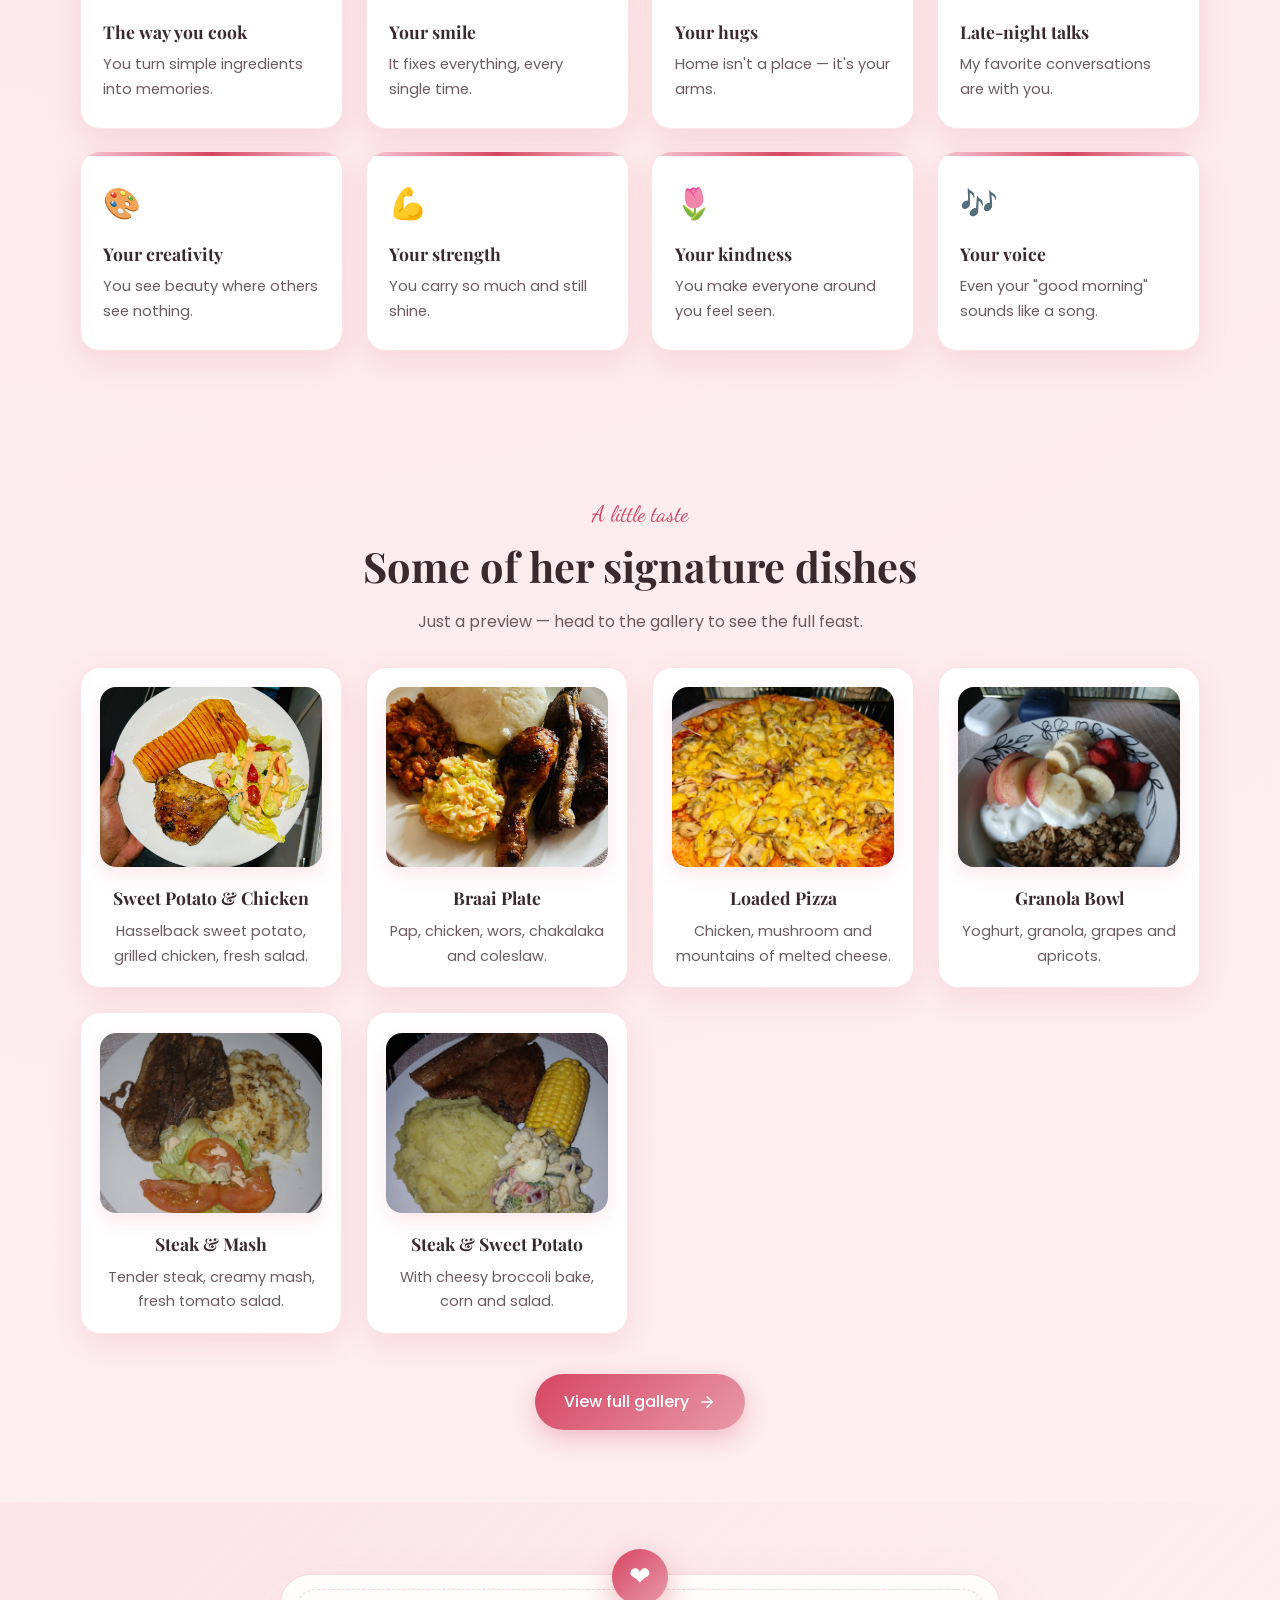
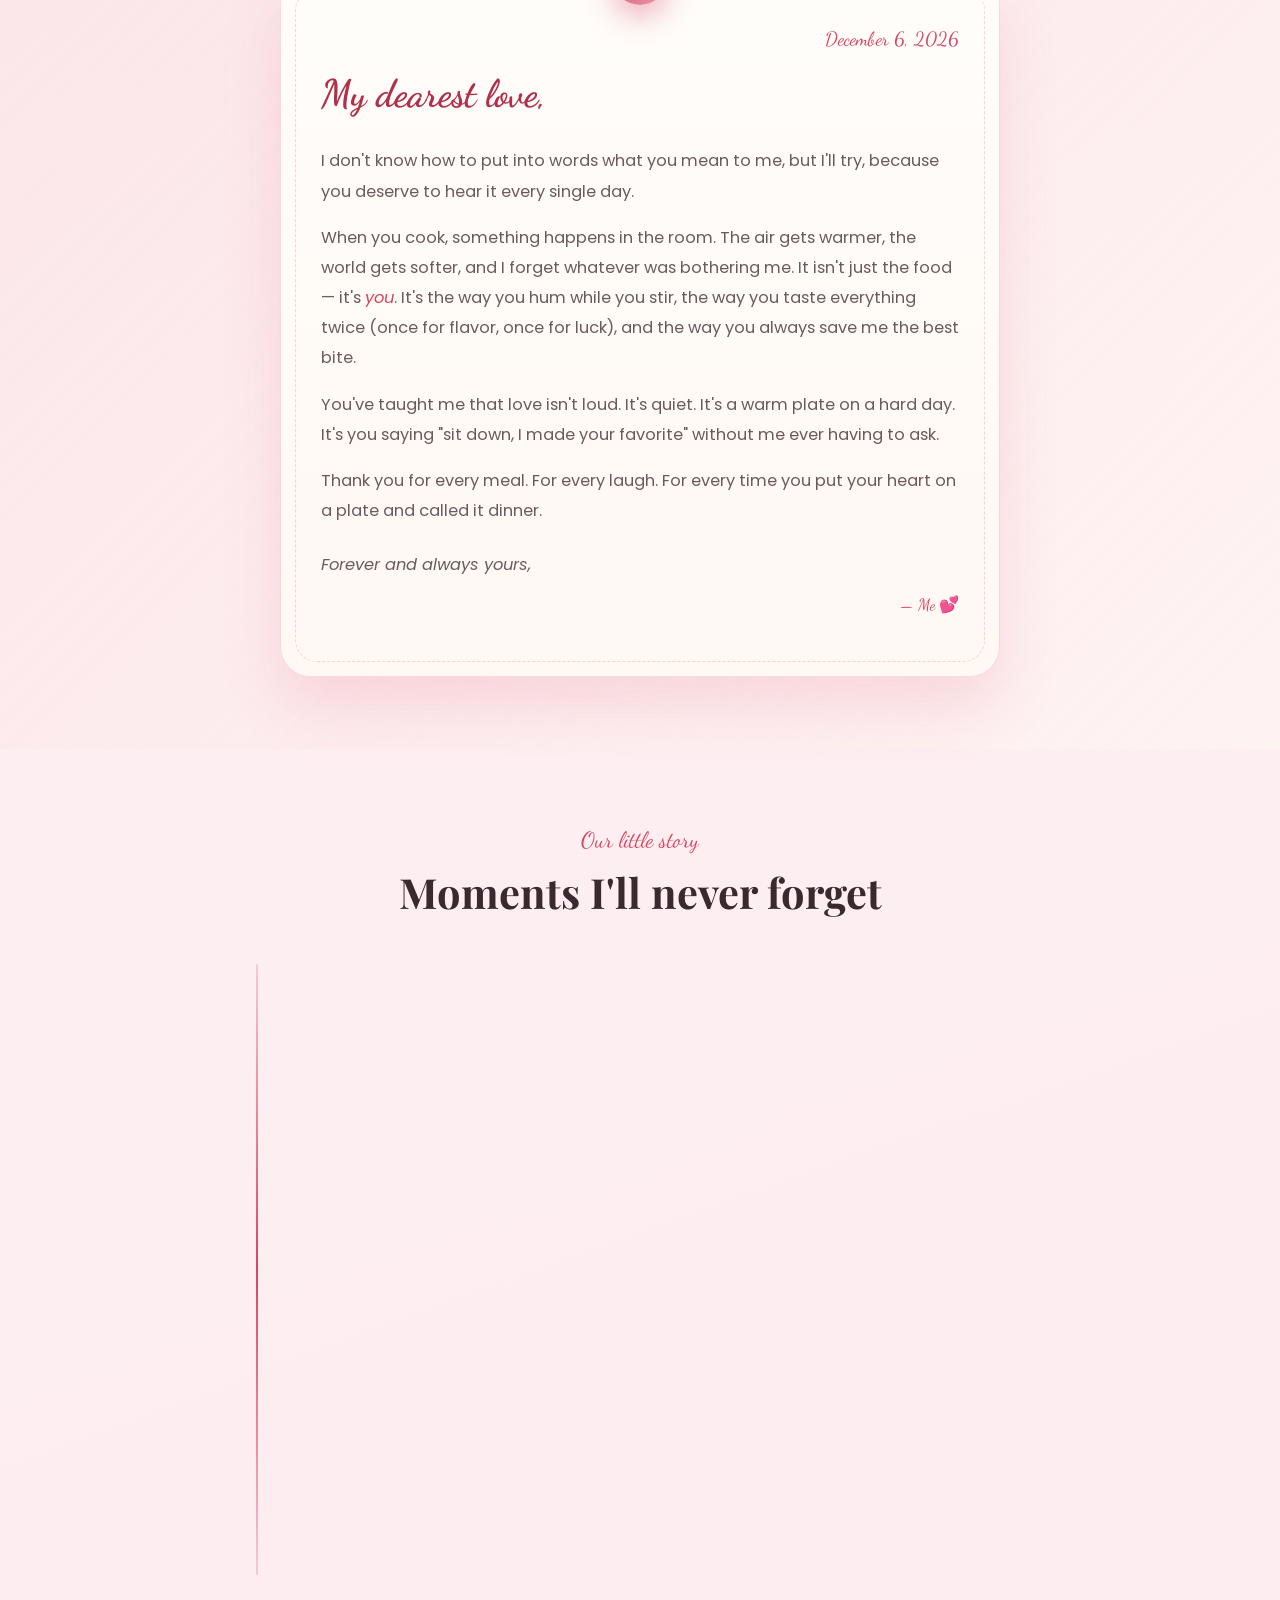
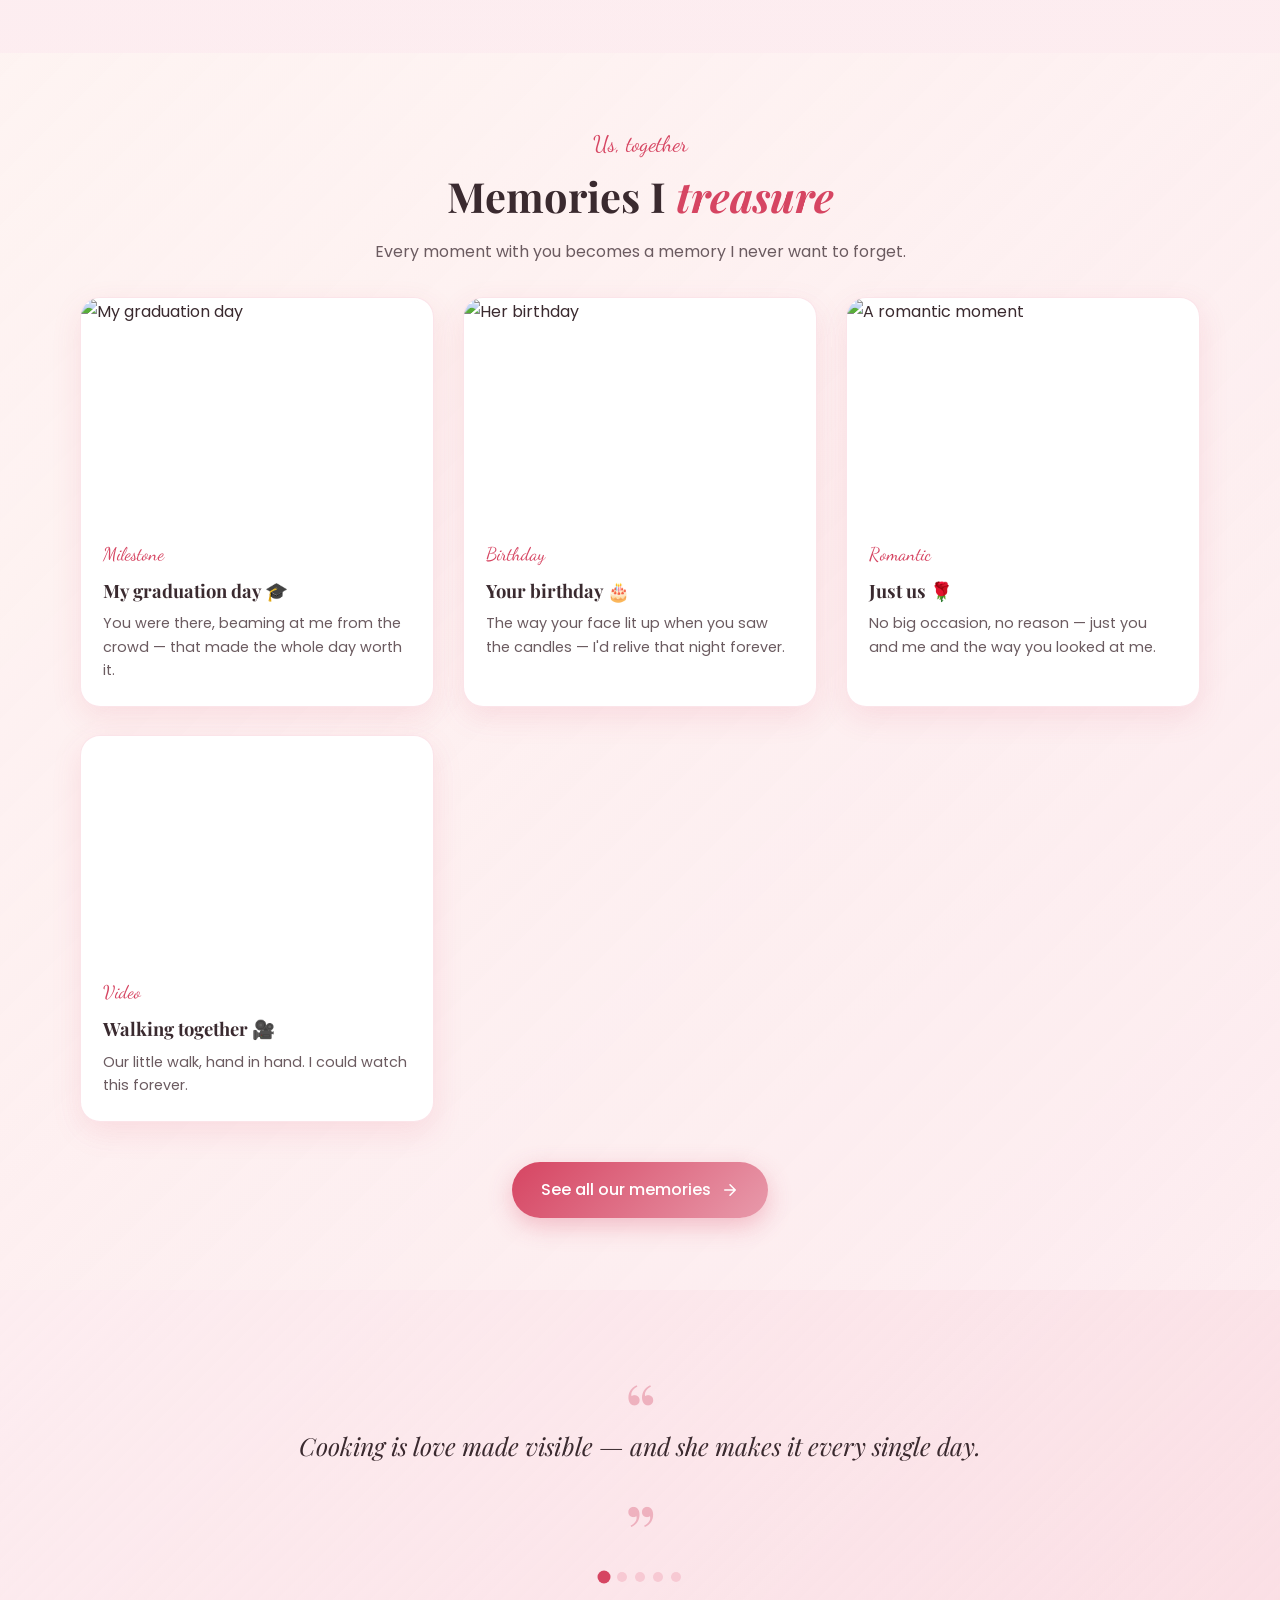
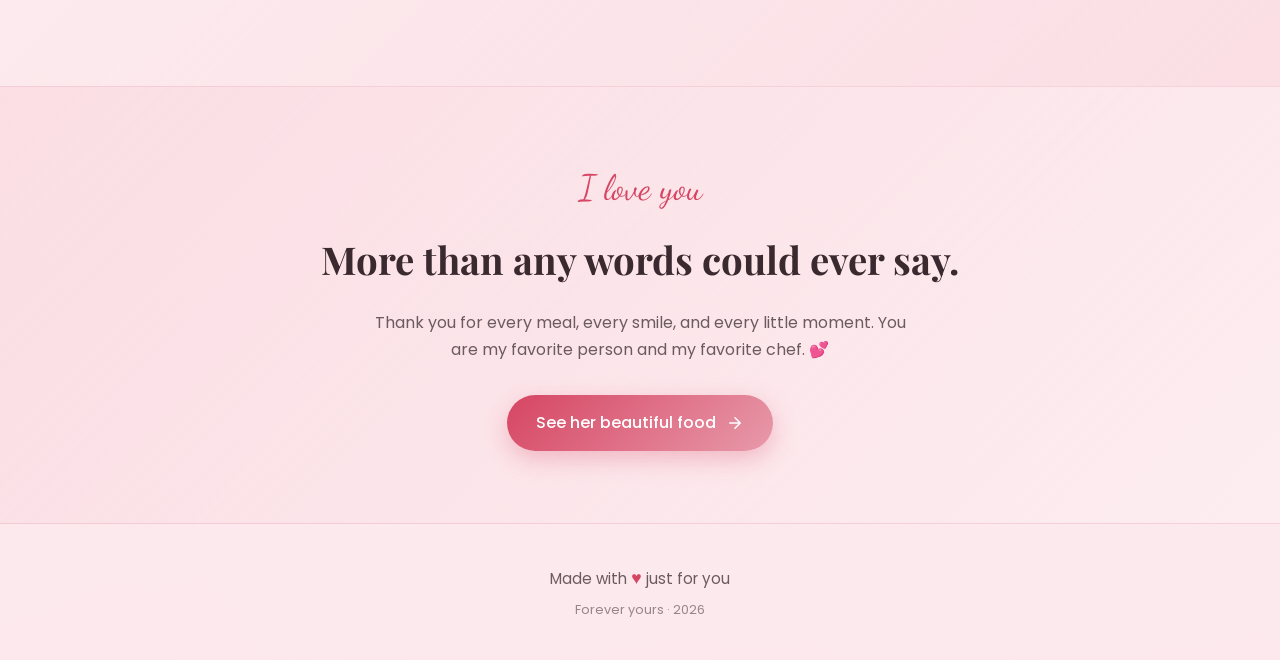
==== commit be19c8e5: "Add files via upload" ====
--- a/index.html
+++ b/index.html
@@ -24,13 +24,22 @@
     <ul class="nav-links">
       <li><a href="index.html" class="active">Home</a></li>
       <li><a href="gallery.html">Food Gallery</a></li>
+      <li><a href="memories.html">Our Memories</a></li>
       <li><a href="#letter">Love Letter</a></li>
       <li><a href="#timeline">Our Story</a></li>
     </ul>
-    <button class="nav-music" id="musicToggle" aria-label="Play music" title="Play a soft melody">
+    <button class="nav-music" id="musicToggle" aria-label="Play music" title='Play "I Stay In Love"'>
       <span class="music-icon">♪</span>
     </button>
   </nav>
+
+  <div class="now-playing" id="nowPlaying" hidden>
+    <span class="np-heart">♪</span>
+    Now playing: <em>I Stay In Love</em> — Mariah Carey
+  </div>
+
+  <!-- Hidden YouTube music player -->
+  <div id="ytMusicHolder" style="position:fixed;width:1px;height:1px;left:-9999px;top:-9999px;"></div>
 
   <!-- HERO -->
   <header class="hero">
@@ -78,7 +87,6 @@
 
         <div class="about-photo-wrap">
           <div class="photo-frame">
-            <!-- 👇 Replace with HER photo 👇 -->
             <img
               src="images/love.jpeg"
               alt="My beautiful girlfriend"
@@ -146,7 +154,7 @@
       </div>
     </section>
 
-    <!-- RECIPE PREVIEW (uses her real photos) -->
+    <!-- RECIPE PREVIEW -->
     <section class="section preview-recipes">
       <div class="section-inner">
         <div class="section-head center">
@@ -269,6 +277,81 @@
         </div>
 
         <div class="timeline" id="timelineEl"></div>
+      </div>
+    </section>
+
+    <!-- MEMORIES PREVIEW -->
+    <section class="section memories-section" id="memories">
+      <div class="section-inner">
+        <div class="section-head center">
+          <span class="section-tag">Us, together</span>
+          <h2 class="section-title">Memories I <em>treasure</em></h2>
+          <p class="section-desc">
+            Every moment with you becomes a memory I never want to forget.
+          </p>
+        </div>
+
+        <div class="memories-grid">
+
+          <figure class="memory-card reveal">
+            <div class="memory-photo">
+              <img src="images/memory-graduation.jpeg" alt="My graduation day">
+            </div>
+            <figcaption>
+              <span class="memory-date">Milestone</span>
+              <h3>My graduation day 🎓</h3>
+              <p>You were there, beaming at me from the crowd — that made the whole day worth it.</p>
+            </figcaption>
+          </figure>
+
+          <figure class="memory-card reveal">
+            <div class="memory-photo">
+              <img src="images/memory-her-birthday.jpeg" alt="Her birthday">
+            </div>
+            <figcaption>
+              <span class="memory-date">Birthday</span>
+              <h3>Your birthday 🎂</h3>
+              <p>The way your face lit up when you saw the candles — I'd relive that night forever.</p>
+            </figcaption>
+          </figure>
+
+          <figure class="memory-card reveal">
+            <div class="memory-photo">
+              <img src="images/memory-romantic-1.jpeg" alt="A romantic moment">
+            </div>
+            <figcaption>
+              <span class="memory-date">Romantic</span>
+              <h3>Just us 🌹</h3>
+              <p>No big occasion, no reason — just you and me and the way you looked at me.</p>
+            </figcaption>
+          </figure>
+
+          <figure class="memory-card reveal">
+            <div class="memory-photo">
+              <video
+                src="images/memory-walking.mp4"
+                muted
+                loop
+                playsinline
+                autoplay
+                preload="metadata">
+              </video>
+            </div>
+            <figcaption>
+              <span class="memory-date">Video</span>
+              <h3>Walking together 🎥</h3>
+              <p>Our little walk, hand in hand. I could watch this forever.</p>
+            </figcaption>
+          </figure>
+
+        </div>
+
+        <div class="preview-cta">
+          <a href="memories.html" class="hero-btn">
+            <span>See all our memories</span>
+            <svg viewBox="0 0 24 24" width="18" height="18" fill="none" stroke="currentColor" stroke-width="2" stroke-linecap="round" stroke-linejoin="round"><path d="M5 12h14M12 5l7 7-7 7"/></svg>
+          </a>
+        </div>
       </div>
     </section>
 
--- a/style.css
+++ b/style.css
@@ -96,6 +96,31 @@
   color: white; border-color: transparent; animation: pulse 1.6s ease infinite;
 }
 
+/* ---------- NOW PLAYING BADGE ---------- */
+.now-playing {
+  position: fixed;
+  bottom: 1.5rem;
+  left: 1.5rem;
+  background: rgba(255, 248, 243, 0.95);
+  border: 1px solid var(--pink);
+  border-radius: 50px;
+  padding: 0.55rem 1.2rem;
+  font-size: 0.85rem;
+  color: var(--red-dark);
+  box-shadow: var(--shadow);
+  z-index: 600;
+  animation: fadeInUp 0.5s ease;
+  backdrop-filter: blur(8px);
+  max-width: calc(100% - 3rem);
+}
+.now-playing em { font-style: italic; color: var(--red); }
+.np-heart {
+  margin-right: 0.35rem;
+  color: var(--red);
+  animation: pulse 1.6s ease infinite;
+  display: inline-block;
+}
+
 /* ---------- HERO ---------- */
 .hero, .gallery-header {
   position: relative; z-index: 1; padding: 5rem 2rem 4rem; text-align: center;
@@ -449,6 +474,50 @@
   font-size: 1.4rem; color: var(--text-soft); padding: 3rem 1rem;
 }
 
+/* ---------- VIDEO IN GALLERY ---------- */
+.gallery-video-el {
+  width: 100%;
+  height: 260px;
+  object-fit: cover;
+  display: block;
+  background: #000;
+  transition: transform 0.6s ease;
+}
+.gallery-item:hover .gallery-video-el { transform: scale(1.05); }
+
+.gallery-item.gallery-video .gallery-img-wrap::before {
+  content: '';
+  position: absolute;
+  inset: 0;
+  background: radial-gradient(circle at center, rgba(0,0,0,0.05), rgba(0,0,0,0.35));
+  pointer-events: none;
+  z-index: 1;
+}
+
+.gallery-item.gallery-video .gallery-img-wrap::after {
+  content: '▶';
+  position: absolute;
+  top: 50%; left: 50%;
+  transform: translate(-50%, -50%);
+  width: 60px; height: 60px;
+  border-radius: 50%;
+  background: rgba(255,255,255,0.9);
+  color: var(--red);
+  display: flex;
+  align-items: center;
+  justify-content: center;
+  font-size: 1.4rem;
+  padding-left: 4px;
+  box-shadow: 0 8px 22px rgba(0,0,0,0.25);
+  pointer-events: none;
+  z-index: 2;
+  transition: transform 0.3s ease, opacity 0.3s ease;
+}
+.gallery-item.gallery-video:hover .gallery-img-wrap::after {
+  transform: translate(-50%, -50%) scale(1.1);
+}
+.gallery-item.gallery-video .gallery-zoom { font-size: 0.9rem; }
+
 /* ---------- LIGHTBOX ---------- */
 .lightbox {
   position: fixed; inset: 0; background: rgba(30, 15, 20, 0.94);
@@ -460,6 +529,14 @@
 .lightbox-img {
   max-width: 88vw; max-height: 72vh; border-radius: var(--radius);
   box-shadow: 0 30px 80px rgba(0,0,0,0.6); object-fit: contain;
+  animation: zoomIn 0.4s ease;
+}
+.lightbox-video {
+  max-width: 88vw;
+  max-height: 72vh;
+  border-radius: var(--radius);
+  box-shadow: 0 30px 80px rgba(0,0,0,0.6);
+  outline: none;
   animation: zoomIn 0.4s ease;
 }
 @keyframes zoomIn {
@@ -513,6 +590,63 @@
   transition: opacity 0.6s ease, transform 0.6s ease;
 }
 .secret-message.show { opacity: 1; transform: translateY(0); }
+
+/* ---------- MEMORIES SECTION ---------- */
+.memories-section {
+  background: linear-gradient(135deg, rgba(255, 248, 243, 0.6), rgba(253, 238, 241, 0.4));
+}
+.memories-grid {
+  display: grid;
+  grid-template-columns: repeat(auto-fit, minmax(260px, 1fr));
+  gap: 1.8rem;
+  margin-top: 2rem;
+}
+.memory-card {
+  background: white;
+  border-radius: var(--radius);
+  overflow: hidden;
+  box-shadow: var(--shadow);
+  border: 1px solid rgba(247, 201, 211, 0.5);
+  transition: transform 0.4s ease, box-shadow 0.4s ease;
+}
+.memory-card:hover {
+  transform: translateY(-8px) rotate(-1deg);
+  box-shadow: var(--shadow-lg);
+}
+.memory-photo {
+  overflow: hidden;
+  height: 220px;
+}
+.memory-photo img,
+.memory-photo video {
+  width: 100%;
+  height: 100%;
+  object-fit: cover;
+  display: block;
+  transition: transform 0.6s ease;
+}
+.memory-card:hover .memory-photo img,
+.memory-card:hover .memory-photo video { transform: scale(1.08); }
+.memory-card figcaption { padding: 1.3rem 1.4rem 1.5rem; }
+.memory-date {
+  font-family: var(--font-script);
+  font-size: 1.15rem;
+  color: var(--red);
+  display: block;
+  margin-bottom: 0.3rem;
+}
+.memory-card h3 {
+  font-family: var(--font-serif);
+  font-size: 1.15rem;
+  font-weight: 700;
+  color: var(--text);
+  margin-bottom: 0.4rem;
+}
+.memory-card p {
+  font-size: 0.9rem;
+  color: var(--text-soft);
+  line-height: 1.6;
+}
 
 /* ---------- CLOSING ---------- */
 .closing {
@@ -608,7 +742,7 @@
   .about-stats { gap: 1.2rem; }
   .stat-num { font-size: 1.6rem; }
 
-  .recipe-grid, .gallery-grid, .reason-grid { grid-template-columns: 1fr; }
+  .recipe-grid, .gallery-grid, .reason-grid, .memories-grid { grid-template-columns: 1fr; }
   .about-photo { height: 340px; }
 
   .sticker-1, .sticker-2 { font-size: 1rem; padding: 0.4rem 0.8rem; }
@@ -625,4 +759,6 @@
   .lightbox-prev { left: 0.5rem; }
   .lightbox-next { right: 0.5rem; }
   .lightbox-caption { font-size: 1.4rem; }
+
+  .now-playing { font-size: 0.75rem; padding: 0.45rem 0.9rem; bottom: 1rem; left: 1rem; }
 }
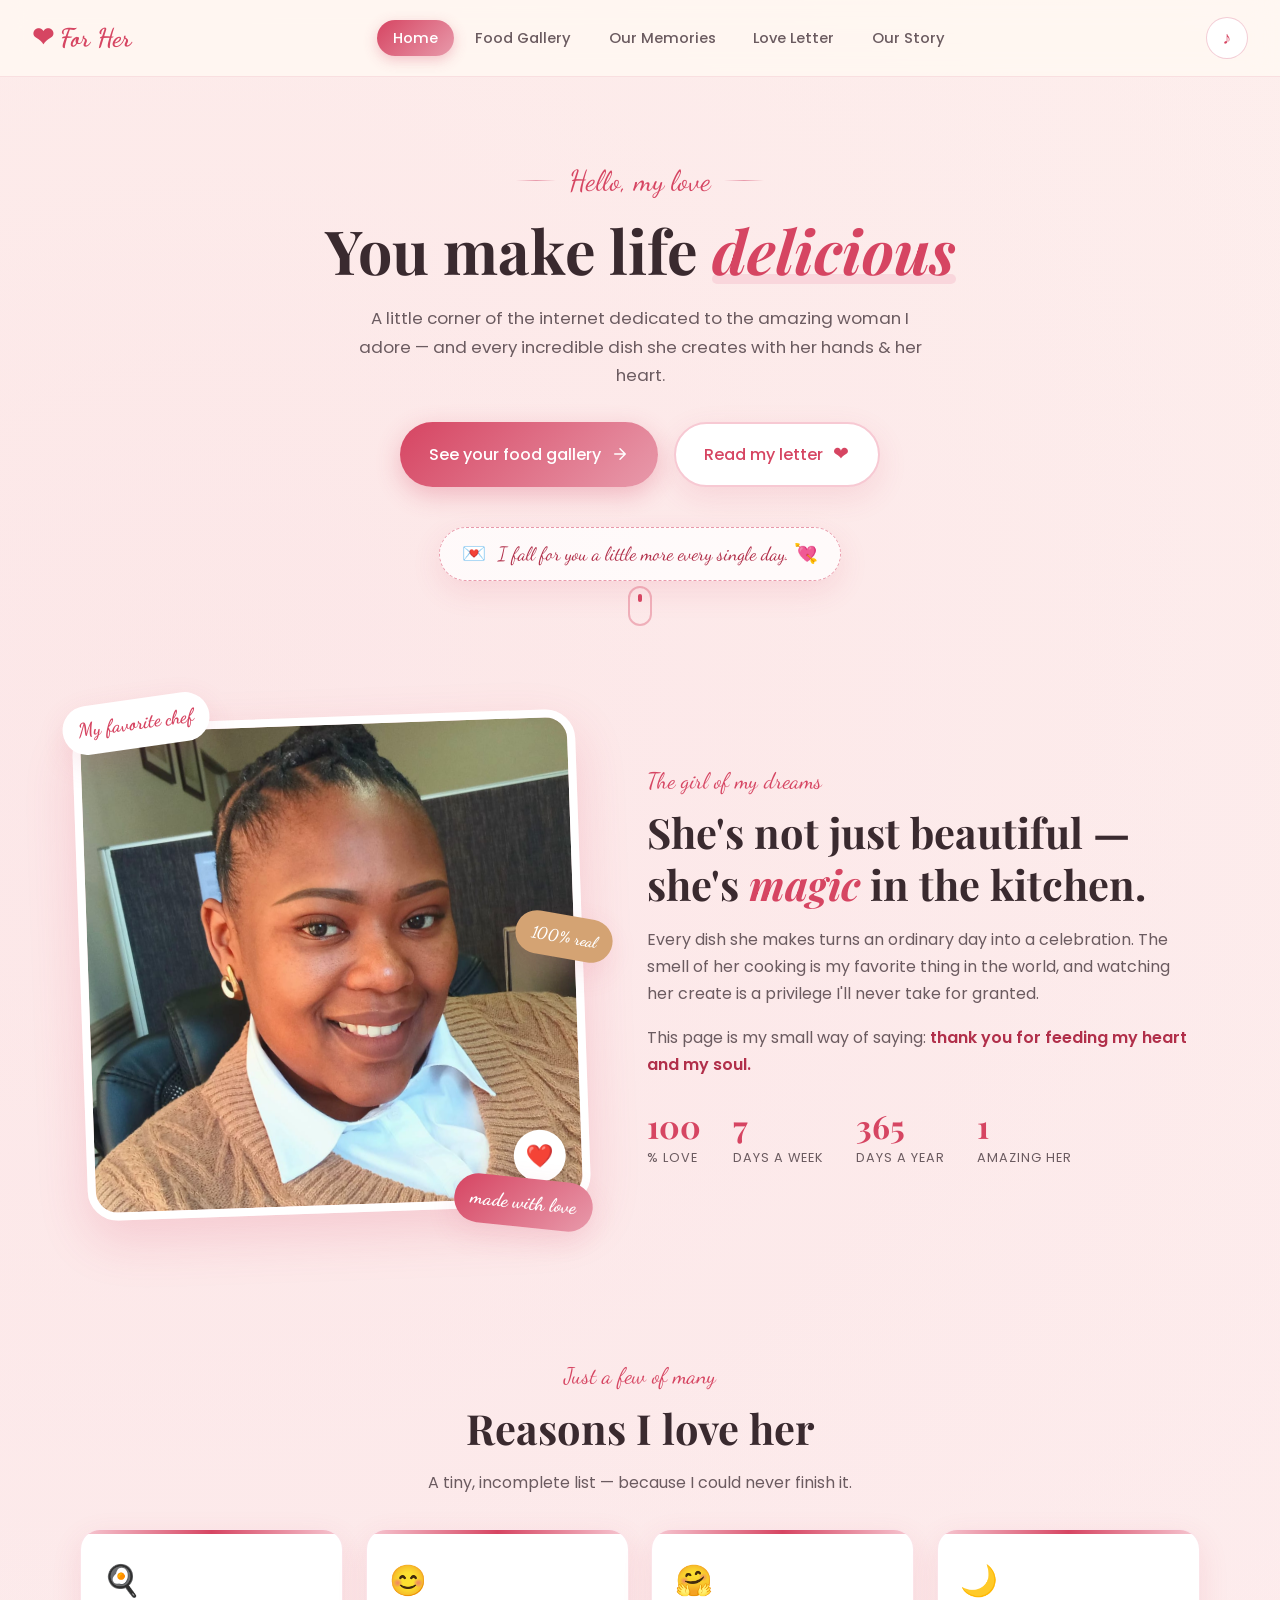
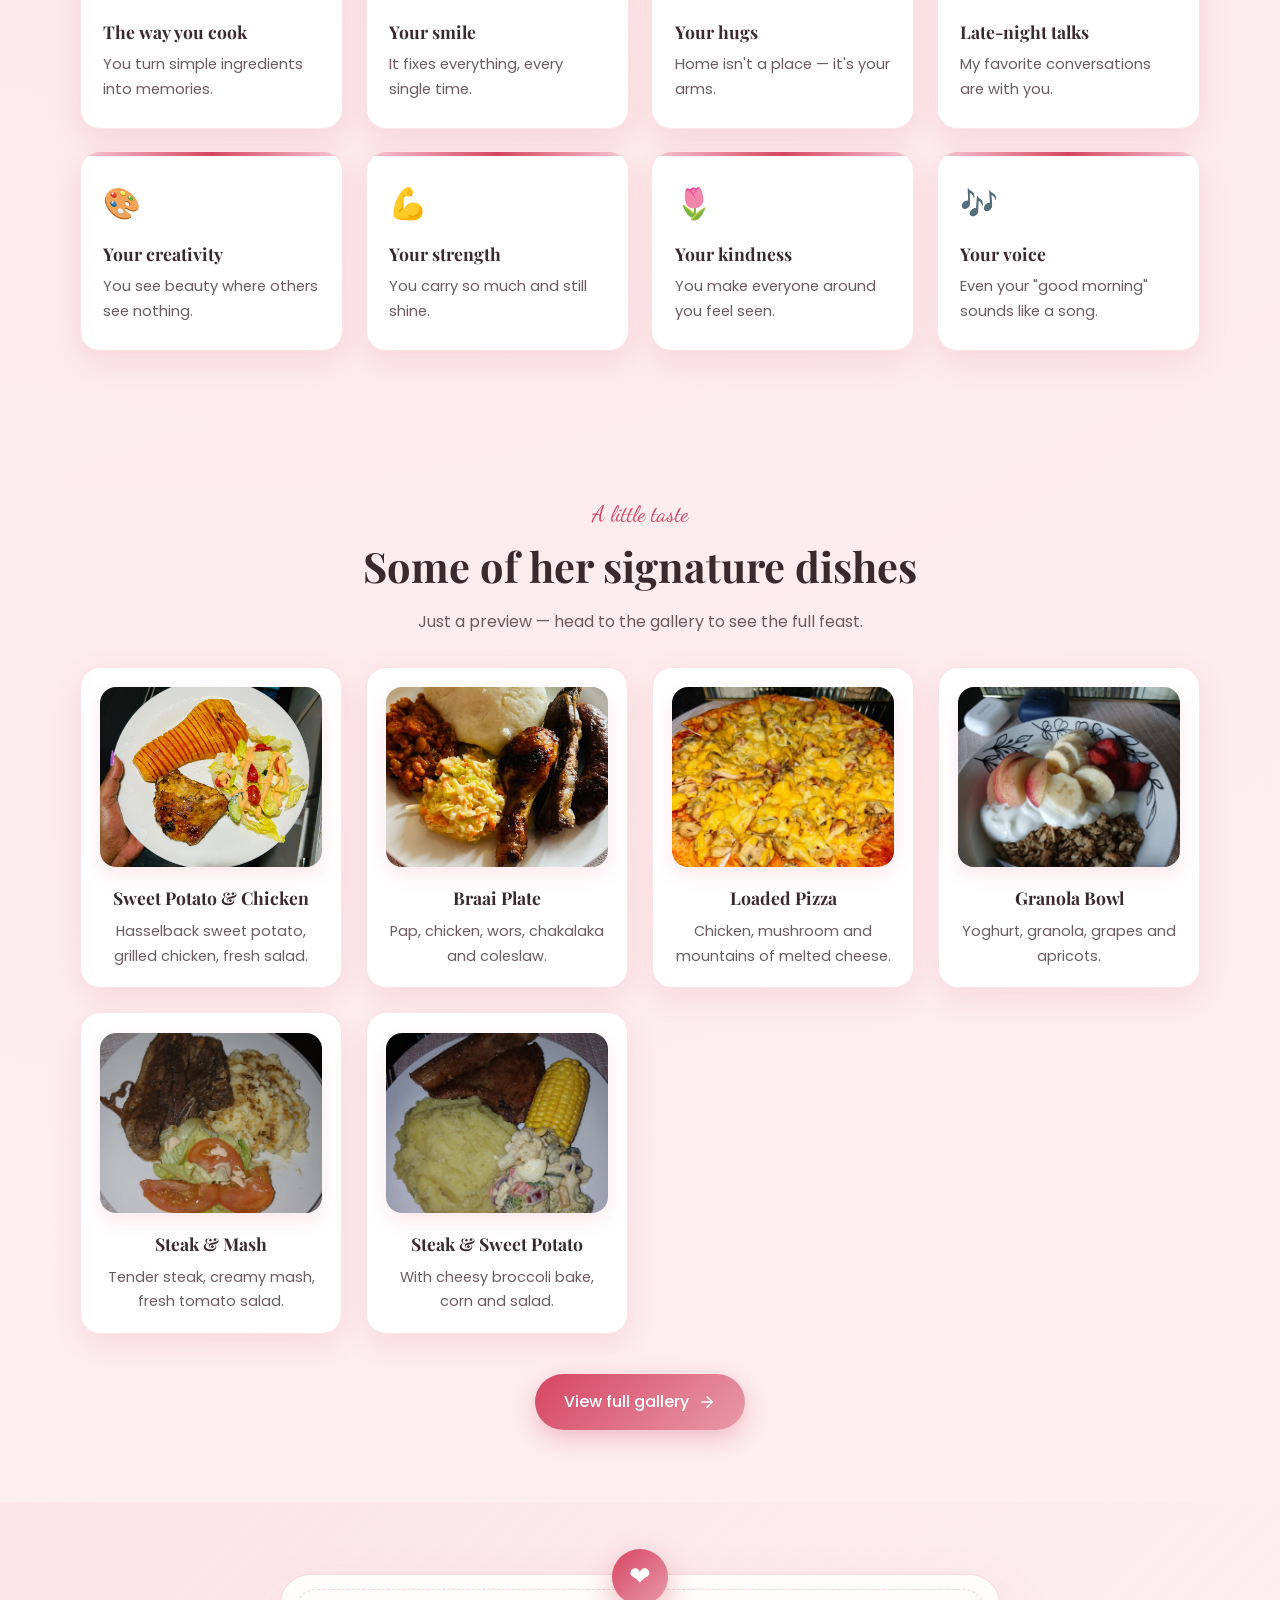
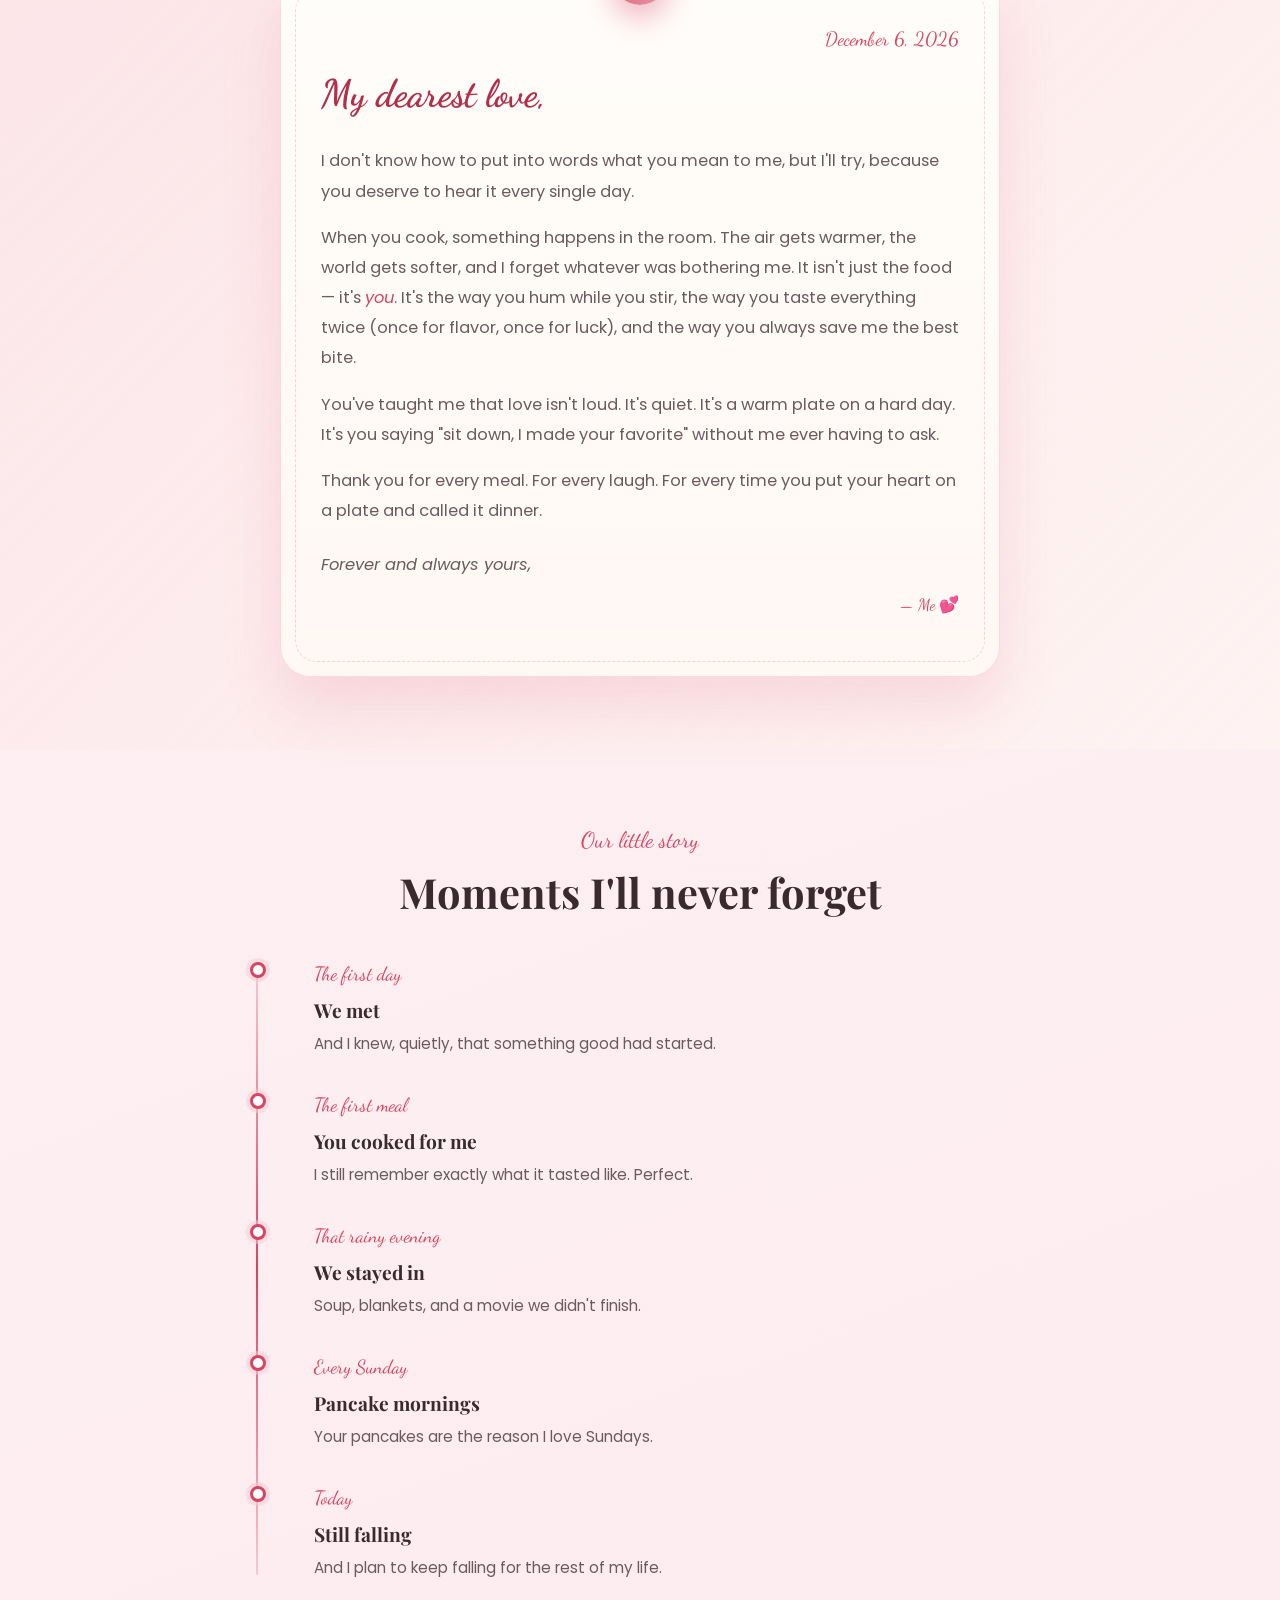
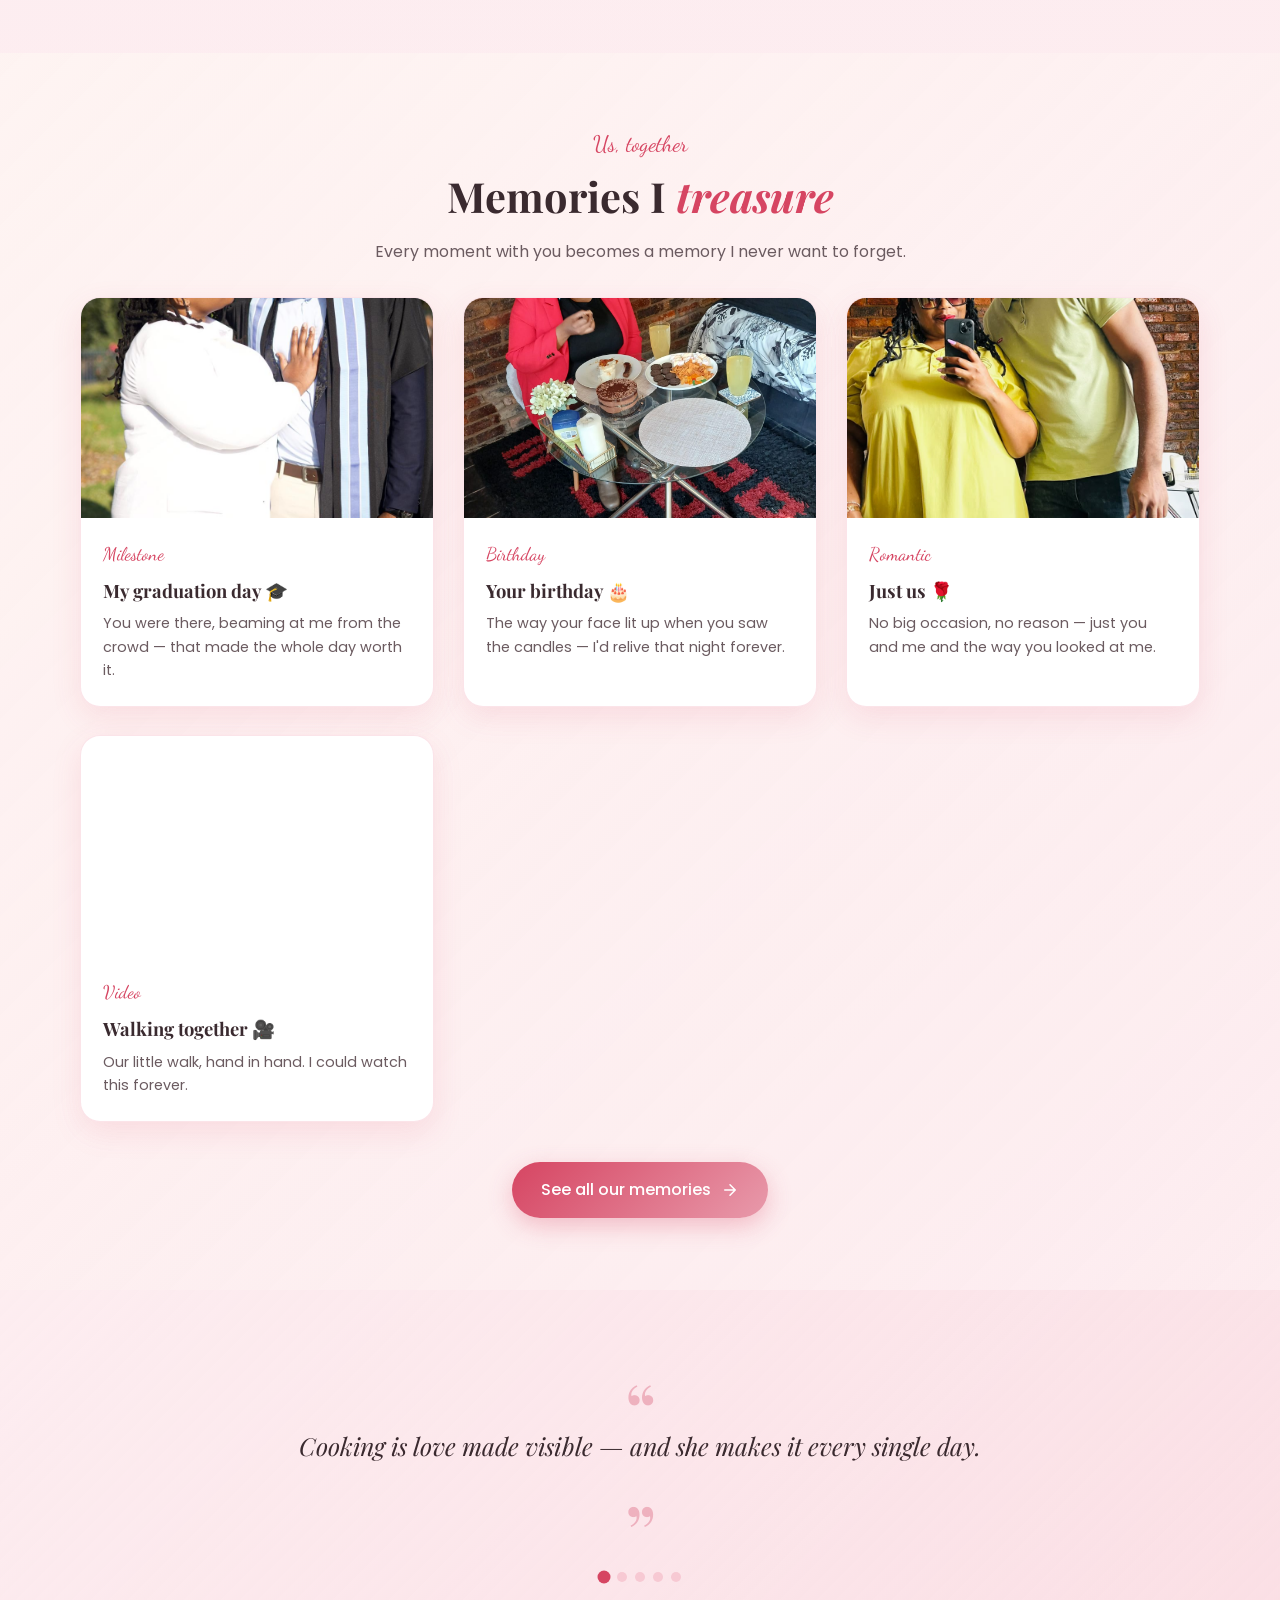
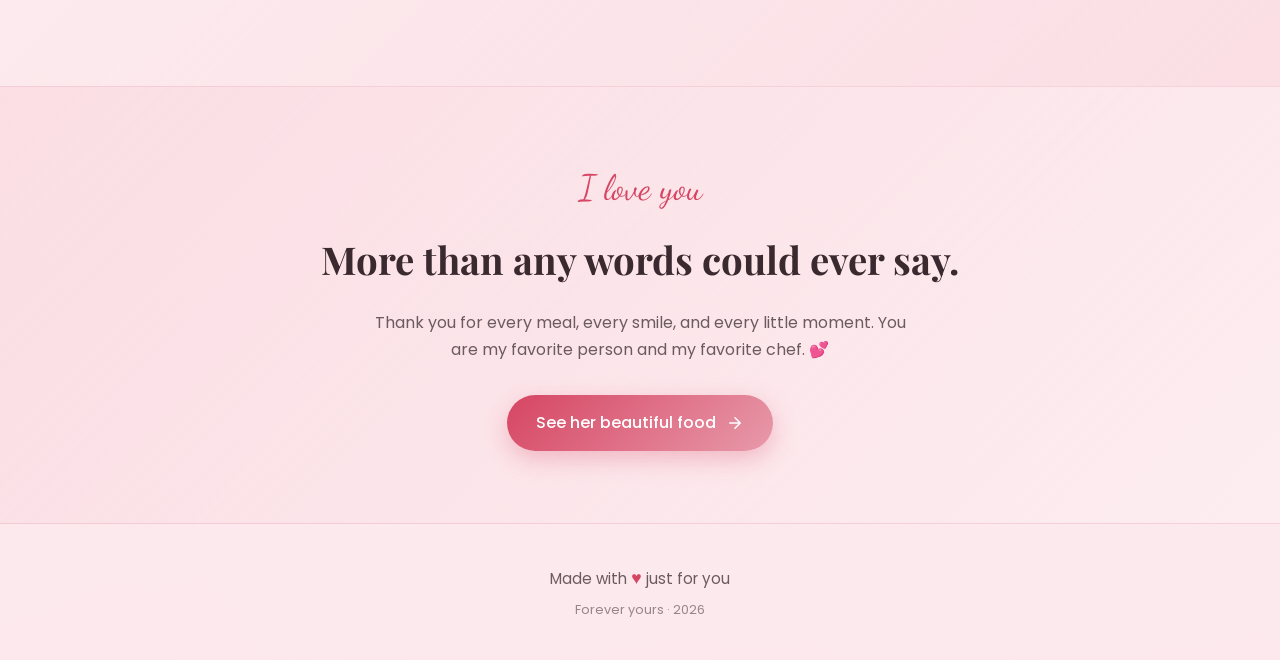
==== commit 1181ee7b: "Add files via upload" ====
--- a/index.html
+++ b/index.html
@@ -28,18 +28,15 @@
       <li><a href="#letter">Love Letter</a></li>
       <li><a href="#timeline">Our Story</a></li>
     </ul>
-    <button class="nav-music" id="musicToggle" aria-label="Play music" title='Play "I Stay In Love"'>
+    <button class="nav-music" id="musicToggle" aria-label="Play music" title='Play "Ama Hem Hem"'>
       <span class="music-icon">♪</span>
     </button>
   </nav>
 
   <div class="now-playing" id="nowPlaying" hidden>
     <span class="np-heart">♪</span>
-    Now playing: <em>I Stay In Love</em> — Mariah Carey
+    Now playing: <em>Ama Hem Hem</em> — Thatohatsi &amp; Sjava
   </div>
-
-  <!-- Hidden YouTube music player -->
-  <div id="ytMusicHolder" style="position:fixed;width:1px;height:1px;left:-9999px;top:-9999px;"></div>
 
   <!-- HERO -->
   <header class="hero">
